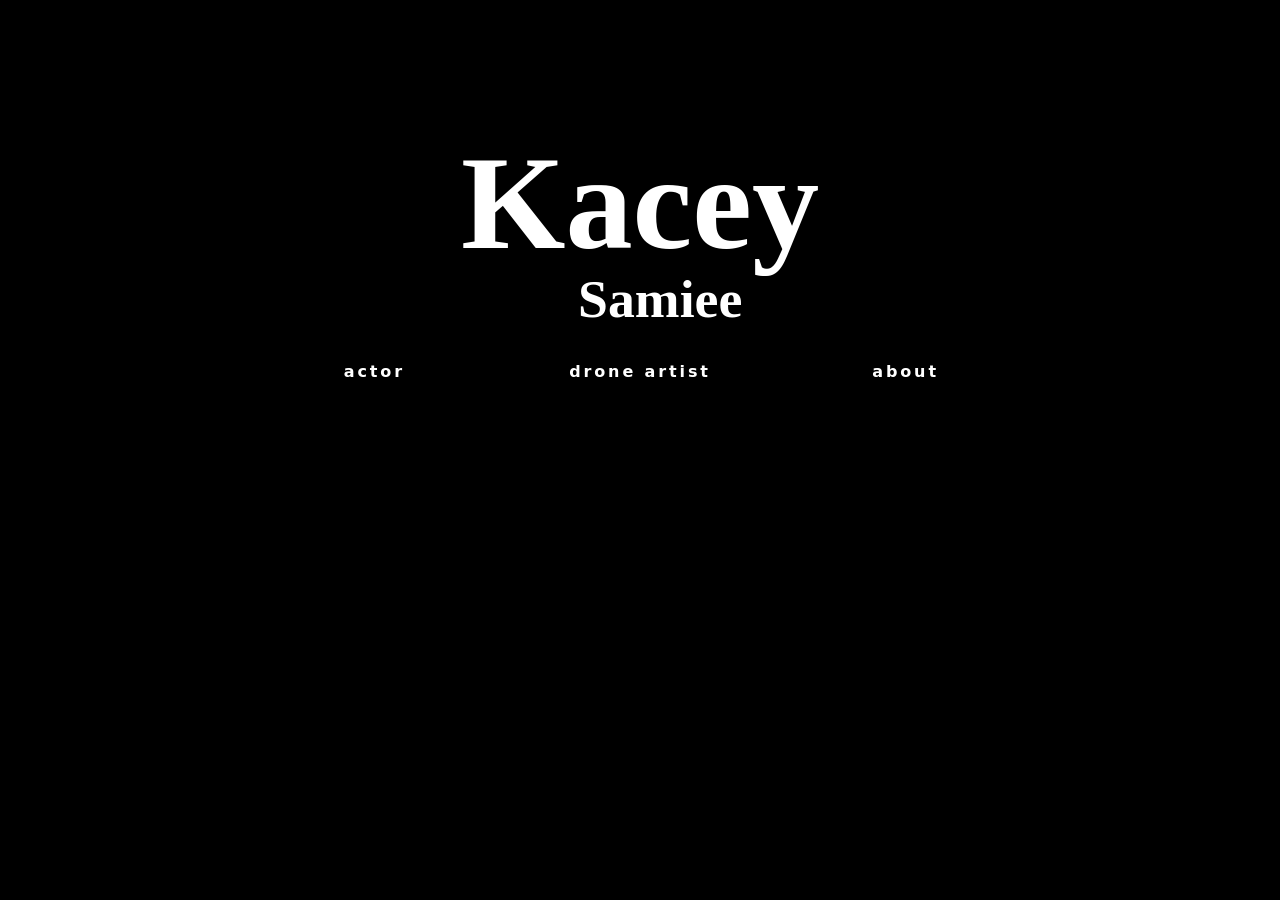
==== index.html @ ce593e86 "Reset about page and brighten drone video" ====
<!DOCTYPE html>
<html lang="en">
<head>
  <meta charset="utf-8"/>
  <meta name="viewport" content="width=device-width, initial-scale=1.0"/>
  <meta name="description" content="The official starter website for Kacey Samiee."/>
  <title>Kacey Samiee</title>
  <link rel="stylesheet" href="site.css?v=about-reset-20260709"/>
</head>
<body>
  <div class="site-video-background" aria-hidden="true">
    <video autoplay muted loop playsinline preload="auto">
      <source src="assets/media/home/anita-720.m4v" type="video/mp4"/>
    </video>
  </div>
  <main id="top">
    <section class="hero">
      <div class="hero-copy">
        <h1 class="home-title">
          <span class="home-title-first">Kacey</span>
          <span class="home-title-last">Samiee</span>
        </h1>
        <nav class="nav" aria-label="Primary navigation">
          <div class="nav-links">
            <a class="swap-link" href="actor.html">
              <span class="default-label">Actor</span>
              <span class="hover-label">Filmmaker</span>
            </a>
            <a class="swap-link" href="mother-of-drones.html">
              <span class="default-label">Drone Artist</span>
              <span class="hover-label">Mother Of Drones</span>
            </a>
            <a class="swap-link" id="about-link" href="about.html">
              <span class="default-label">About</span>
              <span class="hover-label">Artist</span>
            </a>
          </div>
        </nav>
      </div>
    </section>
  </main>
  <script>
    document.querySelectorAll(".swap-link").forEach(function (link) {
      link.addEventListener("mouseenter", function () {
        link.classList.add("is-hovered");
      });
      link.addEventListener("mouseleave", function () {
        link.classList.remove("is-hovered");
      });
      link.addEventListener("focus", function () {
        link.classList.add("is-hovered");
      });
      link.addEventListener("blur", function () {
        link.classList.remove("is-hovered");
      });
    });
  </script>
</body>
</html>
---- site.css ----
:root {
  --page: #000000;
  --surface: #080808;
  --ink: #ffffff;
  --muted: #d7d7d7;
  --line: #232323;
  --accent: #ffffff;
  --shadow: 0 24px 70px rgba(0, 0, 0, 0.72);
}

* {
  box-sizing: border-box;
}

html {
  scroll-behavior: smooth;
}

body {
  margin: 0;
  background: var(--page);
  color: var(--ink);
  font-family: Inter, ui-sans-serif, system-ui, -apple-system, BlinkMacSystemFont, "Segoe UI", sans-serif;
}

.solid-page {
  background: #000000;
}

.mother-page {
  min-height: 100vh;
  overflow-x: hidden;
  background: #000000;
}

.actor-page {
  background:
    radial-gradient(circle at 66% 42%, #4b2415 0, #35180e 46%, #160905 100%);
  overflow-x: hidden;
}

a {
  color: inherit;
  text-decoration: none;
}

.site-video-background {
  position: fixed;
  inset: 0;
  z-index: 0;
  overflow: hidden;
  background: var(--page);
  pointer-events: none;
}

.site-video-background::after {
  position: absolute;
  inset: 0;
  content: "";
  background:
    radial-gradient(circle at 50% 28%, rgba(0, 0, 0, 0.08), rgba(0, 0, 0, 0.52) 72%),
    rgba(0, 0, 0, 0.42);
}

.site-video-background iframe,
.site-video-background video {
  position: absolute;
  top: 50%;
  left: 50%;
  z-index: 0;
  min-width: 100vw;
  min-height: 100vh;
  border: 0;
  transform: translate(-50%, -50%);
}

.site-video-background iframe {
  width: 177.78vh;
  height: 56.25vw;
}

.site-video-background video {
  width: 100vw;
  height: 100vh;
  object-fit: cover;
}

.mother-video-background {
  position: fixed;
  inset: 0;
  z-index: 0;
  overflow: hidden;
  background: #000000;
  pointer-events: none;
}

.mother-video-background::after {
  position: absolute;
  inset: 0;
  content: "";
  background:
    radial-gradient(circle at 50% 42%, rgba(0, 0, 0, 0), rgba(0, 0, 0, 0.2) 58%, rgba(0, 0, 0, 0.42) 100%),
    rgba(0, 0, 0, 0.08);
}

.mother-video-background video {
  position: absolute;
  top: 50%;
  left: 50%;
  width: 100vw;
  height: 100vh;
  min-width: 100vw;
  min-height: 100vh;
  filter: brightness(1.35) saturate(1.08);
  object-fit: cover;
  transform: translate(-50%, -50%);
}

.mother-page .subpage-copy {
  max-width: min(900px, 100%);
}

.mother-page .subpage-title {
  white-space: normal;
}

.mother-main {
  width: min(1180px, calc(100% - 32px));
}

.mother-hero {
  position: relative;
  z-index: 1;
}

.mother-scroll-text {
  margin-top: clamp(28px, 5vw, 54px);
}

.mother-bio-section {
  position: relative;
  z-index: 1;
  min-height: 100vh;
  display: grid;
  align-items: center;
  justify-items: end;
  padding: clamp(88px, 12vh, 140px) 0 clamp(72px, 9vw, 110px);
  scroll-margin-top: 0;
  background:
    linear-gradient(90deg, #bb0030 0, #b9002f 40%, #970024 70%, #680017 100%);
}

.mother-bio-section::before {
  position: absolute;
  inset: 0 calc(50% - 50vw);
  z-index: -1;
  content: "";
  background:
    radial-gradient(circle at 25% 42%, rgba(191, 0, 45, 0.46), transparent 46%),
    linear-gradient(90deg, #bd0030 0, #b7002d 42%, #970024 70%, #680017 100%);
}

.mother-bio-section::after {
  position: absolute;
  inset: 0 calc(50% - 50vw);
  z-index: -1;
  content: "";
  background:
    linear-gradient(90deg, transparent 0, transparent 34%, rgba(178, 0, 45, 0.18) 45%, rgba(137, 0, 31, 0.34) 58%, transparent 72%),
    linear-gradient(180deg, rgba(0, 0, 0, 0.12), transparent 20%, transparent 88%, rgba(107, 0, 24, 0.18));
}

.mother-bio-photo {
  position: absolute;
  inset: 0 calc(50% - 50vw);
  z-index: -1;
  display: grid;
  align-items: center;
  justify-items: start;
  overflow: hidden;
  pointer-events: none;
}

.mother-bio-photo img {
  width: auto;
  max-width: min(58vw, 740px);
  height: 100vh;
  object-fit: contain;
  object-position: left center;
  opacity: 0.98;
  -webkit-mask-image:
    linear-gradient(90deg, #000 0, #000 52%, rgba(0, 0, 0, 0.88) 64%, rgba(0, 0, 0, 0.46) 80%, transparent 100%);
  mask-image:
    linear-gradient(90deg, #000 0, #000 52%, rgba(0, 0, 0, 0.88) 64%, rgba(0, 0, 0, 0.46) 80%, transparent 100%);
}

.mother-bio-copy {
  position: relative;
  z-index: 1;
  width: min(540px, 100%);
  margin-right: clamp(30px, 6vw, 82px);
  color: #f3e6cf;
  text-align: left;
  text-shadow: 0 4px 26px rgba(0, 0, 0, 0.82);
}

.mother-bio-copy h2 {
  display: grid;
  gap: 0.02em;
  margin: 0;
  font-family: "Kuinca", "Didot", "Bodoni 72", "Bodoni 72 Display", Georgia, serif;
  font-size: clamp(3.2rem, 7vw, 6.4rem);
  font-weight: 700;
  line-height: 0.84;
}

.mother-bio-copy .gold-text {
  color: #c7a04d;
  transform: translateX(clamp(16px, 3vw, 46px));
}

.mother-bio-copy p {
  width: min(520px, 100%);
  margin: clamp(24px, 4vw, 38px) 0 0;
  color: rgba(243, 230, 207, 0.82);
  font-size: clamp(0.95rem, 1.18vw, 1.08rem);
  font-weight: 600;
  line-height: 1.5;
}

.mother-design-section::before {
  background:
    linear-gradient(180deg, rgba(0, 0, 0, 0.78), rgba(12, 0, 4, 0.94) 24%, rgba(0, 0, 0, 0.9) 100%),
    radial-gradient(circle at 18% 20%, rgba(198, 0, 52, 0.24), transparent 38%),
    radial-gradient(circle at 76% 42%, rgba(199, 160, 77, 0.15), transparent 34%),
    #050001;
}

.mother-design-grid .work-card img {
  object-position: center 24%;
}

.mother-video-tile {
  background:
    linear-gradient(135deg, rgba(198, 0, 52, 0.42), rgba(0, 0, 0, 0.62)),
    url("assets/mother-bio-portrait.png") center 58% / cover;
}

.hekate-hero-section {
  position: relative;
  z-index: 1;
  min-height: 100vh;
  display: grid;
  align-items: start;
  justify-items: start;
  padding: clamp(132px, 22vh, 220px) 0 clamp(36px, 6vw, 72px);
  scroll-margin-top: 0;
}

.hekate-hero-section::before {
  position: absolute;
  inset: 0 calc(50% - 50vw);
  z-index: -1;
  content: "";
  background:
    linear-gradient(90deg, rgba(0, 0, 0, 0.78) 0, rgba(0, 0, 0, 0.44) 38%, rgba(0, 0, 0, 0.1) 66%, rgba(0, 0, 0, 0.66) 100%),
    linear-gradient(180deg, rgba(0, 0, 0, 0.26) 0, rgba(0, 0, 0, 0.08) 46%, rgba(0, 0, 0, 0.84) 100%),
    url("assets/hekates-torch.png") center center / cover,
    #030001;
}

.hekate-hero-copy {
  width: min(760px, 100%);
  margin-left: clamp(52px, 7vw, 96px);
  text-align: left;
  text-shadow: 0 5px 32px rgba(0, 0, 0, 0.88);
}

.hekate-hero-copy h2 {
  display: grid;
  gap: clamp(0.03em, 0.5vw, 0.16em);
  margin: 0;
  color: #f3e6cf;
  font-family: "Kuinca", "Didot", "Bodoni 72", "Bodoni 72 Display", Georgia, serif;
  font-size: clamp(4rem, 9vw, 8.4rem);
  font-weight: 700;
  line-height: 0.84;
  white-space: normal;
}

.hekate-hero-copy h2 span {
  white-space: nowrap;
}

.hekate-hero-copy .gold-text {
  color: #c7a04d;
  transform: translateX(clamp(22px, 4vw, 72px));
}

.hekate-gallery-section::before {
  background:
    linear-gradient(180deg, rgba(0, 0, 0, 0.86), rgba(5, 0, 2, 0.94) 24%, rgba(0, 0, 0, 0.9) 100%),
    radial-gradient(circle at 22% 34%, rgba(198, 0, 52, 0.24), transparent 34%),
    radial-gradient(circle at 78% 22%, rgba(199, 160, 77, 0.18), transparent 30%),
    #030001;
}

.hekate-grid .work-card img {
  object-position: center center;
}

.hekate-video-tile {
  background:
    linear-gradient(135deg, rgba(199, 160, 77, 0.34), rgba(104, 0, 28, 0.5), rgba(0, 0, 0, 0.76)),
    url("assets/hekates-torch.png") center center / cover;
}

main {
  position: relative;
  z-index: 1;
  width: min(1120px, calc(100% - 32px));
  margin: 0 auto;
}

.home-menu {
  position: fixed;
  top: clamp(18px, 4vw, 32px);
  left: clamp(18px, 4vw, 32px);
  z-index: 3;
  padding-bottom: 18px;
}

.home-icon {
  position: relative;
  width: 58px;
  height: 34px;
  display: block;
  border: 0;
  box-shadow: 0 2px 16px rgba(0, 0, 0, 0.78);
}

.home-icon::before,
.home-icon::after {
  position: absolute;
  top: 50%;
  width: 24px;
  height: 24px;
  border: 2px solid var(--ink);
  border-radius: 50%;
  content: "";
  transform: translateY(-50%);
}

.home-icon::before {
  left: 0;
  clip-path: inset(0 50% 0 0);
}

.home-icon::after {
  right: 0;
  clip-path: inset(0 0 0 50%);
}

.home-icon {
  background:
    radial-gradient(circle at 50% 50%, transparent 0 10px, var(--ink) 10px 12px, transparent 12px);
}

.home-icon:hover::before,
.home-icon:hover::after {
  border-color: var(--muted);
}

.home-icon:hover {
  background:
    radial-gradient(circle at 50% 50%, transparent 0 10px, var(--muted) 10px 12px, transparent 12px);
}

.home-menu-links {
  position: absolute;
  top: 100%;
  left: 0;
  min-width: 220px;
  display: grid;
  gap: 12px;
  opacity: 0;
  pointer-events: none;
  transform: translateY(-6px);
}

.home-menu:hover .home-menu-links,
.home-menu:focus-within .home-menu-links,
.home-menu.is-open .home-menu-links {
  opacity: 1;
  pointer-events: auto;
  transform: translateY(0);
}

.home-menu-links a {
  color: var(--ink);
  font-size: 1rem;
  font-weight: 650;
  text-shadow: 0 2px 16px rgba(0, 0, 0, 0.78);
  white-space: nowrap;
}

.home-menu-links a:hover,
.home-menu-links a:focus {
  color: var(--muted);
}

.nav {
  min-height: auto;
  display: flex;
  align-items: center;
  justify-content: center;
  margin-top: clamp(18px, 2.8vw, 30px);
  width: min(720px, 100%);
  margin-right: auto;
  margin-left: auto;
}

.nav-links {
  width: 100%;
  display: flex;
  align-items: flex-start;
  justify-content: space-between;
  gap: clamp(26px, 6vw, 92px);
}

.nav-links a {
  position: relative;
  justify-content: center;
  width: clamp(118px, 20vw, 204px);
  height: 30px;
  display: inline-flex;
  align-items: center;
  color: var(--ink);
  font-size: clamp(0.86rem, 1.25vw, 1rem);
  font-weight: 700;
  letter-spacing: 0.18em;
  text-shadow: 0 2px 16px rgba(0, 0, 0, 0.78);
  text-transform: lowercase;
}

.swap-link .hover-label {
  position: absolute;
  z-index: 2;
  opacity: 0;
  pointer-events: none;
  white-space: nowrap;
}

.swap-link:not(.reveal-link):hover .default-label,
.swap-link:not(.reveal-link):focus .default-label,
.swap-link:not(.reveal-link).is-hovered .default-label {
  opacity: 0;
}

.swap-link:hover .hover-label,
.swap-link:focus .hover-label,
.swap-link.is-hovered .hover-label {
  opacity: 1;
}

.nav-links a:hover {
  color: var(--muted);
}

.hero {
  min-height: 100vh;
  display: grid;
  grid-template-columns: 1fr;
  align-items: start;
  justify-items: center;
  padding: clamp(94px, 16vh, 158px) 0 clamp(36px, 6vw, 72px);
  text-align: center;
}

.hero-copy {
  width: 100%;
  max-width: 920px;
  text-shadow: 0 3px 24px rgba(0, 0, 0, 0.82);
}

.home-title {
  display: grid;
  justify-items: center;
  width: fit-content;
  margin-right: auto;
  margin-left: auto;
  gap: clamp(5px, 0.8vw, 11px);
  white-space: normal;
}

.home-title-first {
  font-size: clamp(4.5rem, 10.5vw, 10rem);
  line-height: 0.88;
  transform: none;
}

.home-title-last {
  justify-self: end;
  font-size: clamp(2rem, 4.2vw, 4.2rem);
  line-height: 1;
  transform: translateX(clamp(-84px, -6vw, -34px));
}

h1 {
  margin-top: 0;
}

h1 {
  margin-bottom: 0;
  font-family: "Kuinca", "Didot", "Bodoni 72", "Bodoni 72 Display", Georgia, serif;
  font-size: clamp(2.8rem, 8vw, 7rem);
  font-feature-settings: "liga" 1, "dlig" 1;
  font-kerning: normal;
  line-height: 0.88;
  letter-spacing: 0;
  white-space: nowrap;
}

h1 > span {
  display: inline-block;
}

.subpage {
  min-height: 100vh;
  display: grid;
  align-items: start;
  justify-items: center;
  padding: clamp(110px, 19vh, 190px) 0 clamp(36px, 6vw, 72px);
  text-align: center;
}

.subpage-copy {
  width: 100%;
  max-width: 900px;
  text-shadow: 0 3px 24px rgba(0, 0, 0, 0.82);
}

.subpage-title {
  margin: 0;
}

.subpage-menu {
  width: min(620px, 100%);
  display: flex;
  align-items: center;
  justify-content: space-between;
  gap: clamp(24px, 6vw, 90px);
  margin: clamp(24px, 4vw, 38px) auto 0;
}

.subpage-menu a {
  color: var(--ink);
  font-size: clamp(1.05rem, 1.9vw, 1.35rem);
  font-weight: 650;
  text-shadow: 0 2px 16px rgba(0, 0, 0, 0.78);
  text-transform: lowercase;
  white-space: nowrap;
}

.subpage-menu a:hover {
  color: var(--muted);
}

.about-page {
  min-height: 100vh;
  overflow-x: hidden;
  background:
    radial-gradient(circle at 50% 14%, rgba(77, 72, 58, 0.18), transparent 38%),
    #000000;
}

.about-page main {
  width: min(1260px, calc(100% - 32px));
}

.about-bio-stage {
  min-height: 100vh;
  display: grid;
  grid-template-rows: auto auto 1fr;
  gap: clamp(24px, 4vw, 38px);
  padding: clamp(108px, 14vh, 156px) 0 clamp(42px, 7vw, 84px);
}

.about-intro {
  position: relative;
  z-index: 60;
  text-align: center;
  text-shadow: 0 3px 24px rgba(0, 0, 0, 0.82);
}

.about-bio-options {
  position: relative;
  z-index: 50;
  min-height: clamp(430px, 56vh, 620px);
  display: flex;
  align-items: flex-start;
  justify-content: center;
  gap: clamp(24px, 6vw, 90px);
}

.about-bio-option {
  position: relative;
  z-index: 5;
  min-height: auto;
  display: block;
  outline: 0;
}

.about-bio-options:has(.about-bio-professional.is-active) .about-bio-professional,
.about-bio-options:has(.about-bio-unhinged.is-active) .about-bio-unhinged {
  z-index: 70;
}

.about-bio-options:has(.about-bio-professional.is-active) .about-bio-unhinged,
.about-bio-options:has(.about-bio-unhinged.is-active) .about-bio-professional {
  z-index: 80;
}

.about-bio-option h2 {
  position: relative;
  z-index: 100;
  width: auto;
  margin: 0;
  color: var(--ink);
  font-family: Inter, ui-sans-serif, system-ui, -apple-system, BlinkMacSystemFont, "Segoe UI", sans-serif;
  font-size: clamp(1.05rem, 1.9vw, 1.35rem);
  font-weight: 650;
  line-height: 1.2;
  text-align: center;
  text-shadow: 0 2px 16px rgba(0, 0, 0, 0.96), 0 0 2px rgba(0, 0, 0, 0.9);
  text-transform: lowercase;
  white-space: nowrap;
  transition: color 180ms ease, opacity 180ms ease;
}

.about-bio-option:hover,
.about-bio-option:focus-within,
.about-bio-option:focus {
  z-index: 5;
}

.about-bio-option:hover h2,
.about-bio-option:focus-within h2,
.about-bio-option:focus h2 {
  color: var(--muted);
}

.about-bio-options:has(.about-bio-professional:hover) .about-bio-unhinged h2,
.about-bio-options:has(.about-bio-professional:focus) .about-bio-unhinged h2,
.about-bio-options:has(.about-bio-professional:focus-within) .about-bio-unhinged h2 {
  opacity: 1;
}

.about-bio-options:has(.about-bio-unhinged:hover) .about-bio-professional h2,
.about-bio-options:has(.about-bio-unhinged:focus) .about-bio-professional h2,
.about-bio-options:has(.about-bio-unhinged:focus-within) .about-bio-professional h2 {
  opacity: 1;
}

.about-bio-reveal {
  position: fixed;
  top: 0;
  right: 0;
  bottom: 0;
  left: 0;
  z-index: -1;
  display: grid;
  grid-template-columns: minmax(0, 1fr) minmax(0, 1fr);
  align-items: center;
  gap: clamp(34px, 6vw, 86px);
  padding: 0 max(24px, calc(50vw - 630px));
  opacity: 0;
  pointer-events: none;
  transition: opacity 240ms ease;
}

.about-bio-reveal::before,
.about-bio-reveal::after {
  position: absolute;
  z-index: -1;
  content: "";
  pointer-events: none;
}

.about-bio-reveal::before {
  inset: 0;
}

.about-bio-reveal::after {
  inset: 0;
}

.about-bio-professional .about-bio-reveal::before {
  background:
    radial-gradient(circle at 22% 44%, rgba(65, 62, 52, 0.9) 0, rgba(42, 40, 34, 0.82) 38%, rgba(17, 16, 14, 0.94) 70%, rgba(0, 0, 0, 0.98) 100%);
}

.about-bio-professional .about-bio-reveal::after {
  background:
    linear-gradient(90deg, rgba(0, 0, 0, 0.06) 0, rgba(0, 0, 0, 0.03) 34%, rgba(0, 0, 0, 0.42) 48%, rgba(0, 0, 0, 0.9) 78%, #000000 100%),
    linear-gradient(180deg, rgba(0, 0, 0, 0.16), transparent 20%, transparent 82%, rgba(0, 0, 0, 0.56));
}

.about-bio-unhinged .about-bio-reveal::before {
  background:
    radial-gradient(circle at 78% 42%, rgba(88, 84, 65, 0.78) 0, rgba(50, 55, 43, 0.78) 34%, rgba(24, 30, 23, 0.9) 62%, rgba(9, 12, 9, 0.98) 100%),
    linear-gradient(90deg, #080907 0, #11150f 34%, #252a20 58%, #303525 76%, #151912 100%);
}

.about-bio-unhinged .about-bio-reveal::after {
  background:
    linear-gradient(90deg, rgba(8, 9, 7, 0.96) 0, rgba(13, 16, 12, 0.72) 24%, rgba(21, 27, 20, 0.18) 48%, rgba(24, 29, 22, 0.08) 74%, rgba(8, 10, 8, 0.36) 100%),
    linear-gradient(180deg, rgba(0, 0, 0, 0.2), transparent 20%, transparent 82%, rgba(0, 0, 0, 0.42));
}

.about-bio-option:hover .about-bio-reveal,
.about-bio-option:focus-within .about-bio-reveal,
.about-bio-option:focus .about-bio-reveal {
  opacity: 1;
}

.about-bio-options .about-bio-option .about-bio-reveal,
.about-bio-options:has(.about-bio-option.is-active) .about-bio-option .about-bio-reveal {
  opacity: 0;
}

.about-bio-options .about-bio-option.is-active .about-bio-reveal,
.about-bio-options:has(.about-bio-professional.is-active) .about-bio-professional .about-bio-reveal,
.about-bio-options:has(.about-bio-unhinged.is-active) .about-bio-unhinged .about-bio-reveal {
  opacity: 1;
}

.about-bio-option.is-active h2 {
  color: var(--muted);
}

.about-bio-options:has(.about-bio-professional:hover) .about-bio-unhinged .about-bio-reveal,
.about-bio-options:has(.about-bio-professional:focus) .about-bio-unhinged .about-bio-reveal,
.about-bio-options:has(.about-bio-professional:focus-within) .about-bio-unhinged .about-bio-reveal,
.about-bio-options:has(.about-bio-unhinged:hover) .about-bio-professional .about-bio-reveal,
.about-bio-options:has(.about-bio-unhinged:focus) .about-bio-professional .about-bio-reveal,
.about-bio-options:has(.about-bio-unhinged:focus-within) .about-bio-professional .about-bio-reveal {
  opacity: 0;
}

.about-bio-options:has(.about-bio-unhinged:hover) .about-bio-unhinged .about-bio-reveal,
.about-bio-options:has(.about-bio-unhinged:focus) .about-bio-unhinged .about-bio-reveal,
.about-bio-options:has(.about-bio-unhinged:focus-within) .about-bio-unhinged .about-bio-reveal {
  opacity: 1;
}

.about-bio-options:has(.about-bio-professional:hover) .about-bio-professional .about-bio-reveal {
  opacity: 1;
}

.about-bio-options:has(.about-bio-professional:hover) .about-bio-unhinged .about-bio-reveal {
  opacity: 0;
}

.about-bio-options:has(.about-bio-unhinged:hover) .about-bio-professional .about-bio-reveal {
  opacity: 0;
}

.about-bio-options:has(.about-bio-professional.is-active) .about-bio-professional .about-bio-reveal,
.about-bio-options:has(.about-bio-unhinged.is-active) .about-bio-unhinged .about-bio-reveal {
  opacity: 1;
}

.about-bio-options:has(.about-bio-professional.is-active) .about-bio-unhinged .about-bio-reveal,
.about-bio-options:has(.about-bio-unhinged.is-active) .about-bio-professional .about-bio-reveal {
  opacity: 0;
}

.about-bio-reveal img {
  position: relative;
  z-index: 1;
  width: min(60vw, 780px);
  height: 100vh;
  display: block;
  object-fit: cover;
  filter: drop-shadow(0 24px 56px rgba(0, 0, 0, 0.58));
}

.about-bio-professional .about-bio-reveal img {
  object-position: center 0;
  transform: translateY(clamp(58px, 9vh, 92px));
  -webkit-mask-image:
    linear-gradient(90deg, transparent 0, rgba(0, 0, 0, 0.18) 8%, rgba(0, 0, 0, 0.86) 20%, #000 34%, #000 72%, rgba(0, 0, 0, 0.56) 88%, transparent 100%);
  mask-image:
    linear-gradient(90deg, transparent 0, rgba(0, 0, 0, 0.18) 8%, rgba(0, 0, 0, 0.86) 20%, #000 34%, #000 72%, rgba(0, 0, 0, 0.56) 88%, transparent 100%);
}

.about-bio-copy {
  position: relative;
  z-index: 2;
  width: min(430px, 100%);
  align-self: center;
  padding: clamp(120px, 18vh, 180px) 0 0;
  color: rgba(243, 230, 207, 0.88);
  font-size: clamp(1rem, 1.5vw, 1.2rem);
  font-weight: 600;
  line-height: 1.58;
  text-shadow: 0 3px 20px rgba(0, 0, 0, 0.78);
}

.about-bio-professional .about-bio-reveal img {
  justify-self: start;
}

.about-bio-professional:hover h2,
.about-bio-professional:focus-within h2,
.about-bio-professional:focus h2 {
  text-align: center;
}

.about-bio-professional .about-bio-copy {
  justify-self: end;
  text-align: left;
}

.about-bio-unhinged .about-bio-reveal {
  grid-template-columns: minmax(320px, 1fr) minmax(280px, 0.92fr);
}

.about-bio-unhinged .about-bio-reveal img {
  grid-column: 2;
  justify-self: end;
  width: min(58vw, 740px);
  object-position: center 42%;
  -webkit-mask-image:
    linear-gradient(90deg, transparent 0, rgba(0, 0, 0, 0.42) 8%, rgba(0, 0, 0, 0.9) 20%, #000 34%, #000 88%, rgba(0, 0, 0, 0.78) 96%, transparent 100%);
  mask-image:
    linear-gradient(90deg, transparent 0, rgba(0, 0, 0, 0.42) 8%, rgba(0, 0, 0, 0.9) 20%, #000 34%, #000 88%, rgba(0, 0, 0, 0.78) 96%, transparent 100%);
}

.about-bio-unhinged:hover h2,
.about-bio-unhinged:focus-within h2,
.about-bio-unhinged:focus h2 {
  text-align: center;
}

.about-bio-unhinged .about-bio-copy {
  grid-column: 1;
  grid-row: 1;
  justify-self: start;
  text-align: right;
}

.about-main {
  width: min(1260px, calc(100% - 32px));
}

.about-scroll-section {
  position: relative;
  min-height: 100vh;
  display: grid;
  grid-template-columns: minmax(0, 1fr) minmax(320px, 0.86fr);
  align-items: center;
  gap: clamp(34px, 6vw, 92px);
  padding: clamp(112px, 16vh, 170px) 0 clamp(64px, 8vw, 100px);
  overflow: hidden;
  isolation: isolate;
  scroll-margin-top: 0;
}

.about-scroll-section::before,
.about-scroll-section::after {
  position: absolute;
  inset: 0 calc(50% - 50vw);
  z-index: -2;
  content: "";
  pointer-events: none;
}

.about-scroll-section::after {
  z-index: -1;
}

.about-scroll-photo {
  position: absolute;
  inset: 0 calc(50% - 50vw);
  z-index: 1;
  display: grid;
  align-items: center;
  overflow: hidden;
  background-repeat: no-repeat;
  pointer-events: none;
}

.about-scroll-photo img {
  height: 100vh;
  display: block;
  object-fit: cover;
  opacity: 0.98;
}

.about-scroll-copy {
  position: relative;
  z-index: 2;
  width: min(480px, 100%);
  color: #f3e6cf;
  text-align: left;
  text-shadow: 0 4px 26px rgba(0, 0, 0, 0.82);
}

.about-scroll-copy h1,
.about-scroll-copy h2 {
  display: grid;
  gap: 0.02em;
  margin: 0;
  font-family: "Kuinca", "Didot", "Bodoni 72", "Bodoni 72 Display", Georgia, serif;
  color: #f3e6cf;
  font-size: clamp(3.5rem, 7.8vw, 7.2rem);
  font-weight: 700;
  line-height: 0.84;
  white-space: normal;
}

.about-scroll-copy h1 {
  max-width: min(620px, 100%);
}

.about-hero-title {
  position: absolute;
  top: clamp(92px, 13vh, 128px);
  left: max(16px, calc(50% - min(50vw, 630px)));
  z-index: 3;
  width: min(58vw, 760px);
  margin: 0;
  color: #f3e6cf;
  font-family: "Kuinca", "Didot", "Bodoni 72", "Bodoni 72 Display", Georgia, serif;
  font-size: clamp(3.5rem, 7.8vw, 7.2rem);
  font-weight: 700;
  line-height: 0.84;
  text-align: center;
  text-shadow: 0 4px 26px rgba(0, 0, 0, 0.82);
  white-space: normal;
}

.about-scroll-copy h2 span {
  white-space: nowrap;
}

.about-scroll-copy .gold-text {
  color: #c7a04d;
  transform: translateX(clamp(18px, 3vw, 54px));
}

.about-scroll-copy p {
  width: min(430px, 100%);
  margin: clamp(24px, 4vw, 38px) 0 0;
  color: rgba(243, 230, 207, 0.84);
  font-size: clamp(1rem, 1.45vw, 1.18rem);
  font-weight: 650;
  line-height: 1.55;
}

.about-scroll-text {
  margin-top: clamp(30px, 5vw, 54px);
  margin-left: 0;
}

.about-professional-section {
  justify-items: end;
}

.about-professional-section::before {
  background:
    linear-gradient(90deg, #1a1b16 0, #1b1c17 42%, #171813 58%, #0d0d0b 74%, #000000 100%);
}

.about-professional-section::after {
  background:
    linear-gradient(90deg, rgba(26, 27, 22, 0.02) 0, rgba(26, 27, 22, 0.02) 48%, rgba(0, 0, 0, 0.26) 68%, rgba(0, 0, 0, 0.94) 88%, #000000 100%);
}

.about-professional-section .about-scroll-photo {
  inset: 0 auto 0 calc(50% - 50vw);
  width: min(62vw, 860px);
  align-items: start;
  justify-items: start;
  background-image: url("assets/about-portrait-primary.png");
  background-position: left top;
  background-size: cover;
}

.about-professional-section .about-scroll-photo img {
  width: auto;
  max-width: min(56vw, 760px);
  height: 100vh;
  margin-left: 0;
  object-fit: contain;
  object-position: left top;
  -webkit-mask-image:
    linear-gradient(90deg, #000 0, #000 74%, rgba(0, 0, 0, 0.76) 86%, transparent 100%);
  mask-image:
    linear-gradient(90deg, #000 0, #000 74%, rgba(0, 0, 0, 0.76) 86%, transparent 100%);
}

.about-professional-section .about-scroll-copy {
  grid-column: 2;
  justify-self: end;
  margin-right: clamp(20px, 4vw, 58px);
}

.about-professional-section .about-scroll-copy h1 .gold-text {
  color: #c7a04d;
  transform: translateX(clamp(16px, 2.6vw, 42px));
}

.about-facts-section {
  grid-template-columns: minmax(320px, 0.86fr) minmax(0, 1fr);
  justify-items: start;
  text-align: left;
}

.about-facts-section::before {
  background:
    linear-gradient(90deg, #000000 0, #090907 24%, #151510 42%, #1d1d18 66%, #1b1c17 100%);
}

.about-facts-section::after {
  background:
    linear-gradient(90deg, #000000 0, rgba(0, 0, 0, 0.88) 18%, rgba(0, 0, 0, 0.34) 38%, rgba(27, 28, 23, 0.04) 62%, rgba(27, 28, 23, 0.14) 100%);
}

.about-facts-section .about-scroll-photo {
  inset: 0 calc(50% - 50vw) 0 auto;
  width: min(62vw, 860px);
  align-items: start;
  justify-items: end;
  background-image: url("assets/about-portrait-primary.png");
  background-position: right top;
  background-size: cover;
}

.about-facts-section .about-scroll-photo img {
  width: auto;
  max-width: min(56vw, 760px);
  height: 100vh;
  margin-right: 0;
  object-fit: contain;
  object-position: right top;
  -webkit-mask-image:
    linear-gradient(90deg, transparent 0, rgba(0, 0, 0, 0.76) 14%, #000 26%, #000 100%);
  mask-image:
    linear-gradient(90deg, transparent 0, rgba(0, 0, 0, 0.76) 14%, #000 26%, #000 100%);
}

.about-facts-section .about-scroll-copy {
  grid-column: 1;
  width: min(480px, 100%);
  justify-self: start;
  margin-left: clamp(20px, 4vw, 58px);
  text-align: left;
}

.about-facts-section .about-scroll-copy p {
  margin-right: 0;
  margin-left: 0;
}

.about-unhinged-section {
  grid-template-columns: minmax(0, 1fr) minmax(320px, 0.86fr);
  justify-items: end;
}

.about-unhinged-section::before {
  background: #000000;
}

.about-unhinged-section::after {
  background: none;
}

.about-unhinged-section .about-scroll-photo {
  inset: 0 auto 0 calc(50% - 50vw);
  width: min(58vw, 740px);
  justify-items: start;
  background: #000000;
}

.about-unhinged-section .about-scroll-photo img {
  width: min(58vw, 740px);
  object-position: center 42%;
  -webkit-mask-image: none;
  mask-image: none;
}

.about-unhinged-section .about-scroll-copy {
  grid-column: 2;
  justify-self: end;
  width: min(480px, calc(50vw - 64px));
  margin-right: clamp(20px, 4vw, 58px);
  padding: 0;
  background: transparent;
  text-align: left;
}

.about-unhinged-section .about-scroll-copy h2 {
  font-size: clamp(2.8rem, 4.9vw, 4.8rem);
}

.about-unhinged-section .about-scroll-copy .gold-text {
  justify-self: start;
  transform: none;
}

.about-unhinged-section .about-scroll-copy p {
  margin-right: auto;
  margin-left: 0;
}

.about-nebula-section {
  grid-template-columns: minmax(320px, 0.86fr) minmax(0, 1fr);
  justify-items: start;
}

.about-nebula-section::before {
  background:
    radial-gradient(circle at 72% 42%, rgba(82, 78, 64, 0.64), transparent 38%),
    radial-gradient(circle at 28% 48%, rgba(28, 52, 44, 0.42), transparent 42%),
    linear-gradient(240deg, #050605 0, #10130e 46%, #000000 100%);
}

.about-nebula-section::after {
  background:
    linear-gradient(90deg, #000000 0, rgba(0, 0, 0, 0.6) 36%, rgba(0, 0, 0, 0.12) 64%, rgba(0, 0, 0, 0.08) 100%),
    linear-gradient(180deg, rgba(0, 0, 0, 0.5), transparent 22%, transparent 80%, rgba(0, 0, 0, 0.64));
}

.about-nebula-section .about-scroll-photo {
  inset: 0 calc(50% - 50vw) 0 auto;
  width: min(64vw, 820px);
  justify-items: end;
  background:
    radial-gradient(circle at 52% 44%, rgba(82, 78, 64, 0.4), transparent 42%),
    #050605;
}

.about-nebula-section .about-scroll-photo img {
  width: min(64vw, 820px);
  object-position: center center;
  -webkit-mask-image: none;
  mask-image: none;
}

.about-nebula-section .about-scroll-copy {
  grid-column: 1;
  justify-self: start;
  margin-left: clamp(20px, 4vw, 58px);
}

.actor-portrait-bg {
  position: fixed;
  inset: 0;
  z-index: 0;
  display: grid;
  align-items: center;
  justify-items: end;
  pointer-events: none;
}

.actor-portrait-bg::before,
.actor-portrait-bg::after {
  position: absolute;
  inset: 0;
  content: "";
}

.actor-portrait-bg::before {
  background:
    radial-gradient(circle at 67% 42%, rgba(89, 43, 25, 0.62) 0, rgba(57, 26, 15, 0.42) 48%, rgba(22, 9, 5, 0.96) 100%);
}

.actor-portrait-bg::after {
  background:
    linear-gradient(90deg, #160905 0, rgba(22, 9, 5, 0.96) 26%, rgba(22, 9, 5, 0.7) 42%, rgba(22, 9, 5, 0.18) 58%, rgba(22, 9, 5, 0.08) 76%, rgba(22, 9, 5, 0.76)),
    linear-gradient(180deg, rgba(22, 9, 5, 0.48), transparent 18%, transparent 86%, rgba(22, 9, 5, 0.38));
}

.actor-portrait-bg img {
  width: min(60vw, 720px);
  height: 100vh;
  margin-right: clamp(8px, 4vw, 72px);
  object-fit: cover;
  object-position: center 18%;
  opacity: 0.96;
  -webkit-mask-image:
    linear-gradient(90deg, transparent 0, rgba(0, 0, 0, 0.18) 8%, rgba(0, 0, 0, 0.84) 22%, #000 36%, #000 88%, rgba(0, 0, 0, 0.72) 96%, transparent 100%);
  mask-image:
    linear-gradient(90deg, transparent 0, rgba(0, 0, 0, 0.18) 8%, rgba(0, 0, 0, 0.84) 22%, #000 36%, #000 88%, rgba(0, 0, 0, 0.72) 96%, transparent 100%);
}

.actor-hero {
  min-height: 100vh;
  display: grid;
  align-items: start;
  justify-items: start;
  padding: clamp(132px, 22vh, 220px) 0 clamp(36px, 6vw, 72px);
}

.actor-heading {
  position: relative;
  z-index: 1;
  width: min(760px, 100%);
  margin-left: clamp(52px, 7vw, 96px);
  text-align: left;
  text-shadow: 0 4px 26px rgba(0, 0, 0, 0.74);
}

.actor-heading h1 {
  display: grid;
  gap: clamp(0.03em, 0.5vw, 0.16em);
  margin: 0;
  color: #f3e6cf;
  line-height: 0.86;
  white-space: normal;
}

.actor-heading h1 span {
  white-space: nowrap;
}

.actor-heading .filmmaker-line {
  color: #c7a04d;
  font-size: clamp(2.4rem, 5.2vw, 6rem);
  transform: translateX(clamp(32px, 5vw, 84px));
}

.actor-heading .screen-line {
  color: #f3e6cf;
  font-size: clamp(2rem, 4.3vw, 5rem);
}

.actor-heading .stage-line {
  color: #f3e6cf;
  font-size: clamp(2.25rem, 4.9vw, 5.7rem);
  transform: translateX(clamp(14px, 2.8vw, 48px));
}

.actor-heading .gold-text {
  color: #c7a04d;
}

.actor-main {
  width: min(1180px, calc(100% - 32px));
}

.actor-scroll-text {
  display: inline-block;
  margin-top: clamp(30px, 5vw, 58px);
  margin-left: clamp(20px, 3vw, 48px);
  color: rgba(243, 230, 207, 0.78);
  font-size: clamp(0.84rem, 1.1vw, 1rem);
  font-weight: 700;
  letter-spacing: 0.18em;
  text-transform: uppercase;
  text-shadow: 0 3px 18px rgba(0, 0, 0, 0.76);
  animation: text-cue-breathe 2.8s ease-in-out infinite;
}

.actor-scroll-text:hover,
.actor-scroll-text:focus {
  color: #c7a04d;
}

@keyframes text-cue-breathe {
  0%,
  100% {
    opacity: 0.54;
  }

  50% {
    opacity: 1;
  }
}

.actor-bio-section {
  position: relative;
  z-index: 1;
  min-height: 100vh;
  display: grid;
  align-items: center;
  justify-items: start;
  padding: clamp(100px, 14vh, 150px) 0 clamp(72px, 10vw, 120px);
  scroll-margin-top: 0;
}

.actor-bio-section::before {
  position: absolute;
  inset: 0 calc(50% - 50vw);
  z-index: -1;
  content: "";
  background:
    linear-gradient(90deg, rgba(22, 9, 5, 0.98) 0, rgba(22, 9, 5, 0.88) 38%, rgba(22, 9, 5, 0.44) 58%, rgba(0, 0, 0, 0.9) 100%),
    radial-gradient(circle at 74% 42%, rgba(83, 41, 25, 0.46), transparent 42%),
    #120704;
}

.actor-bio-copy {
  width: min(680px, 100%);
  margin-left: clamp(52px, 7vw, 96px);
  color: #f3e6cf;
  text-align: left;
  text-shadow: 0 4px 26px rgba(0, 0, 0, 0.78);
}

.actor-bio-copy h2 {
  display: grid;
  gap: 0.02em;
  margin: 0;
  font-family: "Kuinca", "Didot", "Bodoni 72", "Bodoni 72 Display", Georgia, serif;
  color: #f3e6cf;
  font-size: clamp(3.4rem, 7.2vw, 7rem);
  font-weight: 700;
  line-height: 0.84;
}

.actor-bio-copy .gold-text {
  color: #c7a04d;
  transform: translateX(clamp(18px, 3vw, 54px));
}

.actor-bio-copy p {
  width: min(620px, 100%);
  margin: clamp(24px, 4vw, 38px) 0 0;
  color: rgba(243, 230, 207, 0.84);
  font-size: clamp(0.98rem, 1.25vw, 1.12rem);
  font-weight: 600;
  line-height: 1.55;
}

.actor-bio-scroll-text {
  margin-left: 0;
}

.about-page {
  min-height: 100vh;
  overflow-x: hidden;
  background:
    radial-gradient(circle at 64% 40%, #33302a 0, #1d1d18 48%, #070706 100%);
}

.about-portrait-bg {
  position: fixed;
  inset: 0;
  z-index: 0;
  display: grid;
  align-items: center;
  justify-items: end;
  pointer-events: none;
}

.about-portrait-bg::before,
.about-portrait-bg::after {
  position: absolute;
  inset: 0;
  content: "";
}

.about-portrait-bg::before {
  background:
    radial-gradient(circle at 64% 42%, rgba(58, 55, 47, 0.54) 0, rgba(30, 30, 25, 0.32) 48%, rgba(7, 7, 6, 0.92) 100%);
}

.about-portrait-bg::after {
  background:
    linear-gradient(90deg, #070706 0, rgba(7, 7, 6, 0.94) 26%, rgba(7, 7, 6, 0.68) 42%, rgba(7, 7, 6, 0.14) 62%, rgba(7, 7, 6, 0.08) 76%, rgba(7, 7, 6, 0.72)),
    linear-gradient(180deg, rgba(7, 7, 6, 0.36), transparent 18%, transparent 86%, rgba(7, 7, 6, 0.34));
}

.about-portrait-bg img {
  width: min(60vw, 720px);
  height: 100vh;
  margin-right: clamp(8px, 4vw, 72px);
  object-fit: cover;
  object-position: center top;
  opacity: 0.98;
  -webkit-mask-image:
    linear-gradient(90deg, transparent 0, rgba(0, 0, 0, 0.18) 8%, rgba(0, 0, 0, 0.84) 22%, #000 36%, #000 90%, rgba(0, 0, 0, 0.74) 96%, transparent 100%);
  mask-image:
    linear-gradient(90deg, transparent 0, rgba(0, 0, 0, 0.18) 8%, rgba(0, 0, 0, 0.84) 22%, #000 36%, #000 90%, rgba(0, 0, 0, 0.74) 96%, transparent 100%);
}

.about-page .about-landing-main {
  width: min(1180px, calc(100% - 32px));
}

.about-landing-hero {
  min-height: 100vh;
  display: grid;
  align-items: start;
  justify-items: start;
  padding: clamp(132px, 22vh, 220px) 0 clamp(36px, 6vw, 72px);
}

.about-heading {
  position: relative;
  z-index: 1;
  width: min(760px, 100%);
  margin-left: clamp(52px, 7vw, 96px);
  color: #f3e6cf;
  text-align: left;
  text-shadow: 0 4px 26px rgba(0, 0, 0, 0.74);
}

.about-heading h1 {
  display: grid;
  gap: clamp(0.03em, 0.5vw, 0.16em);
  margin: 0;
  color: #f3e6cf;
  font-family: "Kuinca", "Didot", "Bodoni 72", "Bodoni 72 Display", Georgia, serif;
  font-size: clamp(3.4rem, 7.2vw, 7rem);
  font-weight: 700;
  line-height: 0.86;
  white-space: normal;
}

.about-heading h1 span {
  white-space: nowrap;
}

.about-heading .gold-text {
  color: #c7a04d;
  transform: translateX(clamp(18px, 3vw, 54px));
}

.about-flash-text {
  margin-bottom: 0;
}

.actor-gallery-section {
  position: relative;
  z-index: 1;
  min-height: 100vh;
  display: grid;
  grid-template-columns: minmax(260px, 0.8fr) minmax(320px, 1.2fr);
  align-items: start;
  gap: clamp(34px, 6vw, 90px);
  padding: clamp(96px, 14vh, 150px) 0 clamp(72px, 10vw, 120px);
  scroll-margin-top: 40px;
}

.actor-gallery-section::before {
  position: absolute;
  inset: 0 calc(50% - 50vw);
  z-index: -1;
  content: "";
  background:
    linear-gradient(180deg, rgba(22, 9, 5, 0.06), rgba(0, 0, 0, 0.72) 18%, rgba(0, 0, 0, 0.82) 100%),
    radial-gradient(circle at 78% 34%, rgba(83, 41, 25, 0.68), transparent 42%),
    #050505;
}

.work-section::before {
  background:
    linear-gradient(180deg, rgba(0, 0, 0, 0.76), rgba(13, 6, 4, 0.92) 24%, rgba(0, 0, 0, 0.88) 100%),
    radial-gradient(circle at 22% 24%, rgba(199, 160, 77, 0.18), transparent 34%),
    radial-gradient(circle at 82% 44%, rgba(83, 41, 25, 0.56), transparent 42%),
    #050505;
}

.scroll-gallery-heading {
  position: sticky;
  top: clamp(92px, 14vh, 140px);
  text-align: left;
  text-shadow: 0 4px 28px rgba(0, 0, 0, 0.82);
}

.scroll-gallery-heading h2 {
  display: grid;
  gap: 0.02em;
  margin: 0;
  font-family: "Kuinca", "Didot", "Bodoni 72", "Bodoni 72 Display", Georgia, serif;
  color: #f3e6cf;
  font-size: clamp(3.2rem, 7.2vw, 7rem);
  line-height: 0.83;
  font-weight: 700;
  white-space: normal;
}

.scroll-gallery-heading h2 span {
  white-space: nowrap;
}

.scroll-gallery-heading .gold-text {
  color: #c7a04d;
  transform: translateX(clamp(20px, 4vw, 66px));
}

.work-heading h2 {
  font-size: clamp(4rem, 9vw, 8.4rem);
}

.scroll-gallery-grid {
  display: grid;
  grid-template-columns: repeat(3, minmax(0, 1fr));
  grid-auto-rows: clamp(150px, 18vw, 230px);
  gap: clamp(12px, 1.6vw, 18px);
}

.scroll-gallery-tile {
  position: relative;
  min-height: 0;
  overflow: hidden;
  border: 1px solid rgba(243, 230, 207, 0.22);
  border-radius: 8px;
  background: rgba(243, 230, 207, 0.06);
  box-shadow: 0 22px 64px rgba(0, 0, 0, 0.36);
}

.scroll-gallery-tile img {
  width: 100%;
  height: 100%;
  display: block;
  object-fit: cover;
  transition: transform 220ms ease, opacity 220ms ease;
}

.scroll-gallery-tile:hover img,
.scroll-gallery-tile:focus img {
  opacity: 0.9;
  transform: scale(1.03);
}

.scroll-gallery-tile-large {
  grid-column: span 2;
  grid-row: span 2;
}

.work-grid {
  display: grid;
  grid-template-columns: repeat(2, minmax(0, 1fr));
  grid-auto-rows: clamp(170px, 19vw, 260px);
  gap: clamp(12px, 1.6vw, 18px);
}

.work-card {
  position: relative;
  min-height: 0;
  overflow: hidden;
  border: 1px solid rgba(243, 230, 207, 0.22);
  border-radius: 8px;
  background: rgba(243, 230, 207, 0.06);
  box-shadow: 0 22px 64px rgba(0, 0, 0, 0.36);
}

.work-card::after {
  position: absolute;
  inset: auto 0 0;
  height: 48%;
  content: "";
  background: linear-gradient(180deg, transparent, rgba(0, 0, 0, 0.72));
}

.work-card img {
  width: 100%;
  height: 100%;
  display: block;
  object-fit: cover;
  transition: transform 220ms ease, opacity 220ms ease;
}

.work-card > span:not(.play-mark) {
  position: absolute;
  right: clamp(16px, 2vw, 24px);
  bottom: clamp(14px, 1.8vw, 22px);
  z-index: 1;
  color: #f3e6cf;
  font-size: clamp(1.2rem, 2vw, 1.7rem);
  font-weight: 800;
  text-transform: lowercase;
  text-shadow: 0 3px 18px rgba(0, 0, 0, 0.8);
}

.work-card:hover img,
.work-card:focus img {
  opacity: 0.9;
  transform: scale(1.03);
}

.work-card-wide {
  grid-row: span 2;
}

.reveal-on-scroll {
  opacity: 0;
  transform: translateY(34px);
  transition: opacity 700ms ease, transform 700ms ease;
}

.reveal-on-scroll.is-visible {
  opacity: 1;
  transform: translateY(0);
}

.reveal-on-scroll:nth-child(2) {
  transition-delay: 80ms;
}

.reveal-on-scroll:nth-child(3) {
  transition-delay: 150ms;
}

.reveal-on-scroll:nth-child(4) {
  transition-delay: 220ms;
}

.video-tile {
  display: grid;
  align-items: center;
  justify-items: center;
  gap: 12px;
  padding: 18px;
  color: #f3e6cf;
  font-size: clamp(1.3rem, 2.2vw, 2rem);
  font-weight: 800;
  text-transform: lowercase;
  text-shadow: 0 3px 18px rgba(0, 0, 0, 0.8);
  background:
    linear-gradient(135deg, rgba(199, 160, 77, 0.34), rgba(22, 9, 5, 0.58)),
    url("assets/kacey.webp") center / cover;
}

.hekate-video-tile {
  background:
    linear-gradient(135deg, rgba(199, 160, 77, 0.34), rgba(104, 0, 28, 0.5), rgba(0, 0, 0, 0.76)),
    url("assets/hekates-torch.png") center center / cover;
}

.video-tile::before {
  position: absolute;
  inset: 0;
  content: "";
  background: rgba(0, 0, 0, 0.34);
}

.video-tile span {
  position: relative;
  z-index: 1;
}

.play-mark {
  width: 54px;
  height: 54px;
  border: 1px solid rgba(243, 230, 207, 0.82);
  border-radius: 50%;
}

.play-mark::after {
  position: absolute;
  top: 50%;
  left: 50%;
  width: 0;
  height: 0;
  border-top: 10px solid transparent;
  border-bottom: 10px solid transparent;
  border-left: 15px solid #f3e6cf;
  content: "";
  transform: translate(-36%, -50%);
}

@media (max-width: 860px) {
  .nav {
    margin-top: 22px;
  }

  .nav-links {
    width: 100%;
    overflow-x: auto;
    padding-bottom: 2px;
  }

  .hero {
    min-height: 100vh;
  }

  .actor-hero {
    padding-top: clamp(120px, 18vh, 170px);
  }

  .actor-heading {
    width: min(620px, calc(100vw - 56px));
    margin-left: clamp(28px, 6vw, 52px);
  }

  .actor-heading .filmmaker-line,
  .actor-heading .stage-line {
    transform: none;
  }

  .actor-bio-copy {
    width: min(620px, calc(100vw - 56px));
    margin-left: clamp(28px, 6vw, 52px);
  }

  .actor-gallery-section {
    grid-template-columns: 1fr;
    align-items: start;
    gap: 34px;
  }

  .scroll-gallery-heading {
    position: relative;
    top: auto;
    width: min(420px, 100%);
  }

  .scroll-gallery-grid {
    grid-auto-rows: clamp(140px, 36vw, 220px);
  }

  .work-grid {
    grid-auto-rows: clamp(150px, 34vw, 230px);
  }

  .hekate-hero-section,
  .hekate-gallery-section {
    align-items: start;
  }

  .hekate-gallery-section .scroll-gallery-heading {
    position: relative;
    top: auto;
  }

  .about-bio-stage {
    padding-top: clamp(96px, 13vh, 132px);
  }

  .about-bio-options {
    min-height: auto;
    gap: 46px;
  }

  .about-bio-option {
    min-height: auto;
    gap: 22px;
  }

  .about-bio-option h2 {
    font-size: clamp(2.4rem, 10vw, 4.8rem);
  }

  .about-bio-reveal,
  .about-bio-unhinged .about-bio-reveal {
    position: relative;
    inset: auto;
    grid-template-columns: 1fr;
    gap: 22px;
    opacity: 1;
    pointer-events: auto;
  }

  .about-bio-reveal img,
  .about-bio-unhinged .about-bio-reveal img {
    grid-column: auto;
    width: min(74vw, 360px);
    max-height: none;
    justify-self: center;
  }

  .about-bio-copy,
  .about-bio-unhinged .about-bio-copy {
    grid-column: auto;
    grid-row: auto;
    width: min(470px, 100%);
    justify-self: center;
    text-align: center;
  }

  .about-main {
    width: min(100% - 32px, 1120px);
  }

  .about-scroll-section,
  .about-facts-section,
  .about-unhinged-section,
  .about-nebula-section {
    min-height: 100vh;
    grid-template-columns: 1fr;
    align-items: start;
    padding-top: clamp(108px, 14vh, 150px);
  }

  .about-scroll-photo {
    inset: 0 calc(50% - 50vw);
    width: auto;
    align-items: end;
    justify-items: center;
    background-position: center bottom;
    background-size: cover;
  }

  .about-professional-section .about-scroll-photo img,
  .about-facts-section .about-scroll-photo img,
  .about-unhinged-section .about-scroll-photo img,
  .about-nebula-section .about-scroll-photo img {
    width: 100vw;
    height: 100vh;
    margin-left: 0;
    max-width: none;
    object-position: center bottom;
    -webkit-mask-image: none;
    mask-image: none;
    transform: none;
  }

  .about-scroll-copy,
  .about-professional-section .about-scroll-copy,
  .about-facts-section .about-scroll-copy,
  .about-unhinged-section .about-scroll-copy,
  .about-nebula-section .about-scroll-copy {
    grid-column: auto;
    width: min(430px, calc(100vw - 56px));
    margin-right: auto;
    margin-left: clamp(28px, 6vw, 52px);
    text-align: left;
  }

  .about-unhinged-section .about-scroll-copy p {
    margin-left: 0;
  }

  .mother-bio-photo {
    align-items: end;
    justify-items: center;
  }

  .mother-bio-photo img {
    width: auto;
    max-width: none;
    height: 100vh;
    object-fit: contain;
    object-position: center bottom;
    -webkit-mask-image: none;
    mask-image: none;
  }

  .mother-bio-copy {
    width: min(430px, calc(100vw - 56px));
    margin-right: auto;
    margin-left: clamp(28px, 6vw, 52px);
    align-self: start;
    padding-top: clamp(32px, 8vh, 72px);
  }
}

@media (max-width: 520px) {
  main {
    width: min(100% - 22px, 1120px);
  }

  h1 {
    font-size: clamp(2.45rem, 12vw, 3.1rem);
  }

  .actor-heading {
    width: min(310px, calc(100vw - 78px));
  }

  .actor-heading .filmmaker-line {
    font-size: clamp(2.05rem, 10vw, 2.45rem);
  }

  .actor-heading .screen-line {
    font-size: clamp(1.65rem, 8.1vw, 2rem);
  }

  .actor-heading .stage-line {
    font-size: clamp(1.8rem, 8.8vw, 2.18rem);
  }

  .actor-scroll-text {
    width: 150px;
    margin-top: 40px;
    margin-left: 0;
    font-size: 0.68rem;
    line-height: 1.55;
    letter-spacing: 0.13em;
    white-space: normal;
  }

  .actor-bio-copy {
    width: min(315px, calc(100vw - 44px));
    margin-left: 0;
  }

  .actor-bio-copy h2 {
    font-size: clamp(2.7rem, 15vw, 4rem);
  }

  .actor-bio-copy .gold-text {
    transform: none;
  }

  .actor-bio-copy p {
    font-size: 0.98rem;
  }

  .actor-main {
    width: min(100% - 22px, 1120px);
  }

  .scroll-gallery-heading h2 {
    font-size: clamp(2.7rem, 15vw, 4rem);
  }

  .scroll-gallery-heading .gold-text {
    transform: none;
  }

  .scroll-gallery-grid {
    grid-template-columns: 1fr;
    grid-auto-rows: auto;
  }

  .scroll-gallery-tile,
  .scroll-gallery-tile-large {
    grid-column: auto;
    grid-row: auto;
    aspect-ratio: 4 / 5;
  }

  .work-grid {
    grid-template-columns: 1fr;
    grid-auto-rows: auto;
  }

  .work-card,
  .work-card-wide {
    grid-row: auto;
    aspect-ratio: 4 / 5;
  }

  .hekate-hero-section::before {
    background:
      linear-gradient(180deg, rgba(0, 0, 0, 0.52) 0, rgba(0, 0, 0, 0.26) 42%, rgba(0, 0, 0, 0.88) 100%),
      url("assets/hekates-torch.png") center center / cover,
      #030001;
  }

  .video-tile {
    aspect-ratio: 16 / 10;
  }

  .about-page main {
    width: min(100% - 22px, 1120px);
  }

  .about-bio-stage {
    gap: 42px;
  }

  .about-bio-option h2 {
    font-size: clamp(2.15rem, 12vw, 3.2rem);
  }

  .about-bio-reveal img,
  .about-bio-unhinged .about-bio-reveal img {
    width: min(86vw, 330px);
  }

  .about-bio-copy,
  .about-bio-unhinged .about-bio-copy {
    font-size: 0.98rem;
  }

  .mother-page .subpage-title {
    max-width: 340px;
    font-size: clamp(2.8rem, 15vw, 4rem);
    line-height: 0.92;
  }

  .mother-main {
    width: min(100% - 22px, 1120px);
  }

  .mother-bio-section {
    min-height: 110vh;
  }

  .mother-bio-photo img {
    width: 100vw;
    object-position: center bottom;
  }

  .mother-bio-copy {
    width: min(315px, calc(100vw - 44px));
    margin-left: 0;
    padding-top: 34px;
  }

  .mother-bio-copy h2 {
    font-size: clamp(2.7rem, 15vw, 4rem);
  }

  .mother-bio-copy .gold-text {
    transform: none;
  }

  .mother-bio-copy p {
    max-width: 285px;
    font-size: 0.98rem;
  }

}
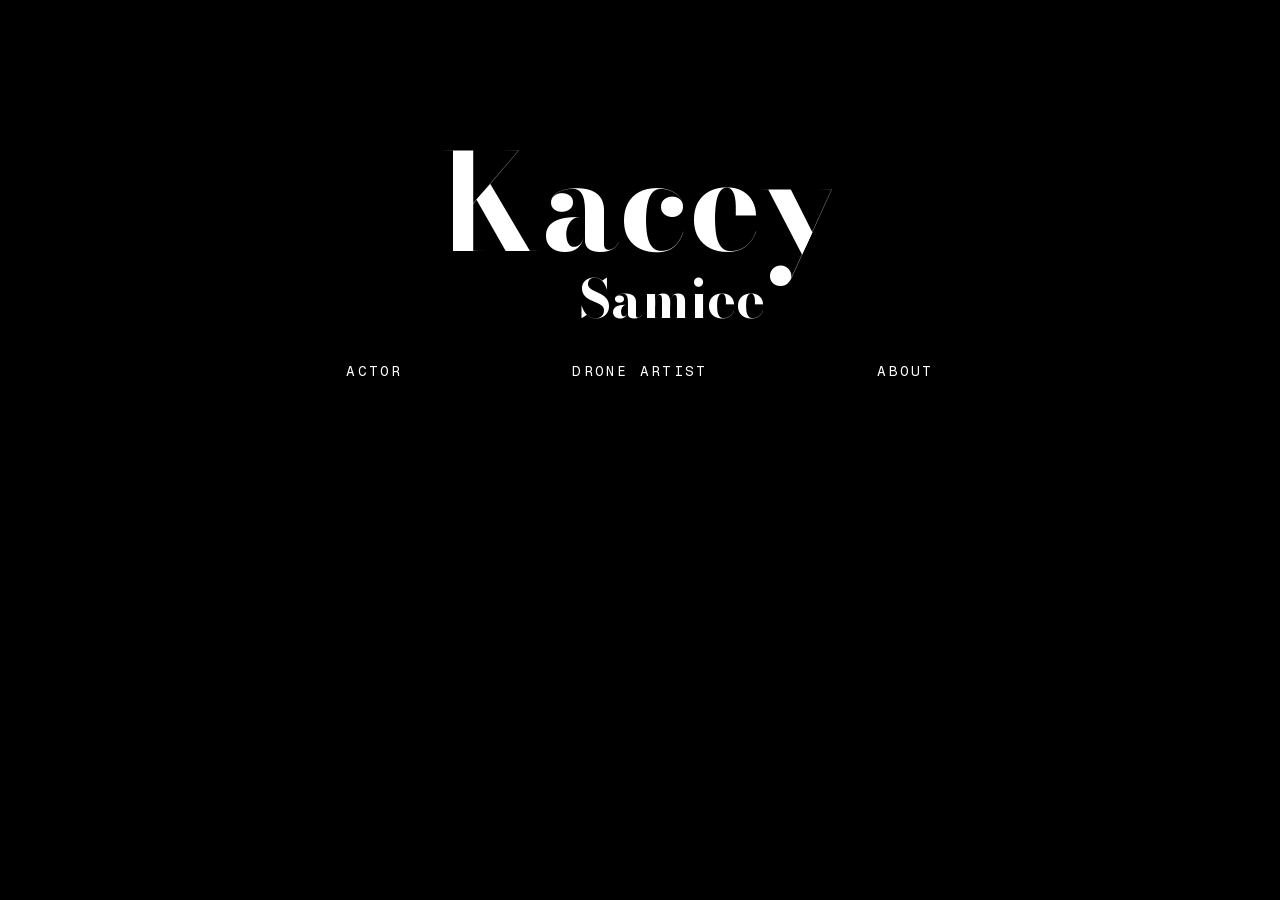
==== commit d3f98795: "impeccable added along with design language" ====
--- a/index.html
+++ b/index.html
@@ -5,7 +5,7 @@
   <meta name="viewport" content="width=device-width, initial-scale=1.0"/>
   <meta name="description" content="The official starter website for Kacey Samiee."/>
   <title>Kacey Samiee</title>
-  <link rel="stylesheet" href="site.css?v=about-reset-20260709"/>
+  <link rel="stylesheet" href="site.css?v=type-system-20260806"/>
 </head>
 <body>
   <div class="site-video-background" aria-hidden="true">
--- a/site.css
+++ b/site.css
@@ -1,3 +1,41 @@
+/* ---------------------------------------------------------------------------
+   Typefaces. Self-hosted from assets/fonts/ so they render identically on
+   Windows and Android. Previously the display stack asked for Kuinca / Didot /
+   Bodoni 72, which are macOS-only, so every heading fell back to Georgia
+   everywhere else.
+
+   Bodoni Moda and Archivo are variable. Bodoni Moda carries an optical-size
+   axis (6-96): the browser drives it from font-size automatically, keeping
+   hairline serifs in headings and thickening them in captions. Do not set
+   font-optical-sizing: none, or that stops.
+
+   All three are SIL Open Font License, free for commercial use.
+--------------------------------------------------------------------------- */
+
+@font-face {
+  font-family: "Bodoni Moda";
+  src: url("assets/fonts/bodoni-moda-var.woff2") format("woff2");
+  font-weight: 400 900;
+  font-style: normal;
+  font-display: swap;
+}
+
+@font-face {
+  font-family: "Archivo";
+  src: url("assets/fonts/archivo-var.woff2") format("woff2");
+  font-weight: 100 900;
+  font-style: normal;
+  font-display: swap;
+}
+
+@font-face {
+  font-family: "Fragment Mono";
+  src: url("assets/fonts/fragment-mono.woff2") format("woff2");
+  font-weight: 400;
+  font-style: normal;
+  font-display: swap;
+}
+
 :root {
   --page: #000000;
   --surface: #080808;
@@ -5,7 +43,18 @@
   --muted: #d7d7d7;
   --line: #232323;
   --accent: #ffffff;
+  --gold: #f3e6cf;
   --shadow: 0 24px 70px rgba(0, 0, 0, 0.72);
+
+  /* Three faces, three jobs. Nothing on the site uses a fourth.
+     display - name, page titles, section headings
+     body    - bios and any running prose
+     mono    - nav, buttons, captions, credits, metadata */
+  --font-display: "Bodoni Moda", "Didot", "Bodoni 72", Georgia, serif;
+  --font-body: "Archivo", ui-sans-serif, system-ui, -apple-system, BlinkMacSystemFont, "Segoe UI", sans-serif;
+  --font-mono: "Fragment Mono", ui-monospace, SFMono-Regular, Menlo, Consolas, monospace;
+
+  --ease-out: cubic-bezier(0.22, 1, 0.36, 1);
 }
 
 * {
@@ -20,7 +69,7 @@
   margin: 0;
   background: var(--page);
   color: var(--ink);
-  font-family: Inter, ui-sans-serif, system-ui, -apple-system, BlinkMacSystemFont, "Segoe UI", sans-serif;
+  font-family: var(--font-body);
 }
 
 .solid-page {
@@ -98,9 +147,7 @@
   position: absolute;
   inset: 0;
   content: "";
-  background:
-    radial-gradient(circle at 50% 42%, rgba(0, 0, 0, 0), rgba(0, 0, 0, 0.2) 58%, rgba(0, 0, 0, 0.42) 100%),
-    rgba(0, 0, 0, 0.08);
+  background: none;
 }
 
 .mother-video-background video {
@@ -111,7 +158,6 @@
   height: 100vh;
   min-width: 100vw;
   min-height: 100vh;
-  filter: brightness(1.35) saturate(1.08);
   object-fit: cover;
   transform: translate(-50%, -50%);
 }
@@ -208,7 +254,7 @@
   display: grid;
   gap: 0.02em;
   margin: 0;
-  font-family: "Kuinca", "Didot", "Bodoni 72", "Bodoni 72 Display", Georgia, serif;
+  font-family: var(--font-display);
   font-size: clamp(3.2rem, 7vw, 6.4rem);
   font-weight: 700;
   line-height: 0.84;
@@ -224,8 +270,8 @@
   margin: clamp(24px, 4vw, 38px) 0 0;
   color: rgba(243, 230, 207, 0.82);
   font-size: clamp(0.95rem, 1.18vw, 1.08rem);
-  font-weight: 600;
-  line-height: 1.5;
+  font-weight: 450;
+  line-height: 1.62;
 }
 
 .mother-design-section::before {
@@ -281,7 +327,7 @@
   gap: clamp(0.03em, 0.5vw, 0.16em);
   margin: 0;
   color: #f3e6cf;
-  font-family: "Kuinca", "Didot", "Bodoni 72", "Bodoni 72 Display", Georgia, serif;
+  font-family: var(--font-display);
   font-size: clamp(4rem, 9vw, 8.4rem);
   font-weight: 700;
   line-height: 0.84;
@@ -336,7 +382,9 @@
   height: 34px;
   display: block;
   border: 0;
-  box-shadow: 0 2px 16px rgba(0, 0, 0, 0.78);
+  background:
+    radial-gradient(circle at 50% 50%, transparent 0 10px, var(--ink) 10px 12px, transparent 12px);
+  box-shadow: none;
 }
 
 .home-icon::before,
@@ -361,9 +409,9 @@
   clip-path: inset(0 0 0 50%);
 }
 
-.home-icon {
-  background:
-    radial-gradient(circle at 50% 50%, transparent 0 10px, var(--ink) 10px 12px, transparent 12px);
+.home-icon:focus-visible {
+  outline: 1px solid rgba(243, 230, 207, 0.7);
+  outline-offset: 6px;
 }
 
 .home-icon:hover::before,
@@ -398,8 +446,10 @@
 
 .home-menu-links a {
   color: var(--ink);
-  font-size: 1rem;
-  font-weight: 650;
+  font-family: var(--font-mono);
+  font-size: 0.8125rem;
+  letter-spacing: 0.12em;
+  text-transform: uppercase;
   text-shadow: 0 2px 16px rgba(0, 0, 0, 0.78);
   white-space: nowrap;
 }
@@ -436,11 +486,11 @@
   display: inline-flex;
   align-items: center;
   color: var(--ink);
-  font-size: clamp(0.86rem, 1.25vw, 1rem);
-  font-weight: 700;
-  letter-spacing: 0.18em;
+  font-family: var(--font-mono);
+  font-size: clamp(0.8rem, 1.1vw, 0.9375rem);
+  letter-spacing: 0.16em;
   text-shadow: 0 2px 16px rgba(0, 0, 0, 0.78);
-  text-transform: lowercase;
+  text-transform: uppercase;
 }
 
 .swap-link .hover-label {
@@ -512,7 +562,7 @@
 
 h1 {
   margin-bottom: 0;
-  font-family: "Kuinca", "Didot", "Bodoni 72", "Bodoni 72 Display", Georgia, serif;
+  font-family: var(--font-display);
   font-size: clamp(2.8rem, 8vw, 7rem);
   font-feature-settings: "liga" 1, "dlig" 1;
   font-kerning: normal;
@@ -627,7 +677,7 @@
   width: auto;
   margin: 0;
   color: var(--ink);
-  font-family: Inter, ui-sans-serif, system-ui, -apple-system, BlinkMacSystemFont, "Segoe UI", sans-serif;
+  font-family: var(--font-body);
   font-size: clamp(1.05rem, 1.9vw, 1.35rem);
   font-weight: 650;
   line-height: 1.2;
@@ -913,7 +963,7 @@
   display: grid;
   gap: 0.02em;
   margin: 0;
-  font-family: "Kuinca", "Didot", "Bodoni 72", "Bodoni 72 Display", Georgia, serif;
+  font-family: var(--font-display);
   color: #f3e6cf;
   font-size: clamp(3.5rem, 7.8vw, 7.2rem);
   font-weight: 700;
@@ -933,7 +983,7 @@
   width: min(58vw, 760px);
   margin: 0;
   color: #f3e6cf;
-  font-family: "Kuinca", "Didot", "Bodoni 72", "Bodoni 72 Display", Georgia, serif;
+  font-family: var(--font-display);
   font-size: clamp(3.5rem, 7.8vw, 7.2rem);
   font-weight: 700;
   line-height: 0.84;
@@ -956,8 +1006,8 @@
   margin: clamp(24px, 4vw, 38px) 0 0;
   color: rgba(243, 230, 207, 0.84);
   font-size: clamp(1rem, 1.45vw, 1.18rem);
-  font-weight: 650;
-  line-height: 1.55;
+  font-weight: 450;
+  line-height: 1.62;
 }
 
 .about-scroll-text {
@@ -1248,6 +1298,15 @@
   color: #c7a04d;
 }
 
+.actor-intro-bio {
+  width: min(640px, 100%);
+  margin: clamp(24px, 3vw, 34px) 0 0;
+  color: rgba(243, 230, 207, 0.86);
+  font-size: clamp(0.95rem, 1.08vw, 1.08rem);
+  font-weight: 450;
+  line-height: 1.62;
+}
+
 .actor-main {
   width: min(1180px, calc(100% - 32px));
 }
@@ -1257,9 +1316,9 @@
   margin-top: clamp(30px, 5vw, 58px);
   margin-left: clamp(20px, 3vw, 48px);
   color: rgba(243, 230, 207, 0.78);
-  font-size: clamp(0.84rem, 1.1vw, 1rem);
-  font-weight: 700;
-  letter-spacing: 0.18em;
+  font-family: var(--font-mono);
+  font-size: clamp(0.75rem, 0.95vw, 0.875rem);
+  letter-spacing: 0.16em;
   text-transform: uppercase;
   text-shadow: 0 3px 18px rgba(0, 0, 0, 0.76);
   animation: text-cue-breathe 2.8s ease-in-out infinite;
@@ -1315,7 +1374,7 @@
   display: grid;
   gap: 0.02em;
   margin: 0;
-  font-family: "Kuinca", "Didot", "Bodoni 72", "Bodoni 72 Display", Georgia, serif;
+  font-family: var(--font-display);
   color: #f3e6cf;
   font-size: clamp(3.4rem, 7.2vw, 7rem);
   font-weight: 700;
@@ -1332,8 +1391,8 @@
   margin: clamp(24px, 4vw, 38px) 0 0;
   color: rgba(243, 230, 207, 0.84);
   font-size: clamp(0.98rem, 1.25vw, 1.12rem);
-  font-weight: 600;
-  line-height: 1.55;
+  font-weight: 450;
+  line-height: 1.62;
 }
 
 .actor-bio-scroll-text {
@@ -1415,7 +1474,7 @@
   gap: clamp(0.03em, 0.5vw, 0.16em);
   margin: 0;
   color: #f3e6cf;
-  font-family: "Kuinca", "Didot", "Bodoni 72", "Bodoni 72 Display", Georgia, serif;
+  font-family: var(--font-display);
   font-size: clamp(3.4rem, 7.2vw, 7rem);
   font-weight: 700;
   line-height: 0.86;
@@ -1431,8 +1490,109 @@
   transform: translateX(clamp(18px, 3vw, 54px));
 }
 
+.about-placeholder-bio {
+  width: min(560px, 100%);
+  margin: clamp(24px, 3vw, 34px) 0 0;
+  color: rgba(243, 230, 207, 0.86);
+  font-size: clamp(1rem, 1.18vw, 1.16rem);
+  font-weight: 450;
+  line-height: 1.62;
+}
+
 .about-flash-text {
   margin-bottom: 0;
+}
+
+.about-media-section {
+  position: relative;
+  z-index: 1;
+  min-height: 100vh;
+  display: grid;
+  grid-template-columns: clamp(340px, 30vw, 420px) minmax(420px, 1fr);
+  gap: clamp(18px, 2.2vw, 34px);
+  align-items: start;
+  width: 100vw;
+  margin-left: calc(50% - 50vw);
+  padding: clamp(96px, 14vh, 150px) clamp(18px, 4vw, 64px) clamp(72px, 10vw, 120px) clamp(18px, 3vw, 44px);
+  scroll-margin-top: 40px;
+}
+
+.about-media-section::before {
+  position: absolute;
+  inset: 0;
+  z-index: -1;
+  content: "";
+  background:
+    radial-gradient(circle at 18% 30%, rgba(199, 160, 77, 0.14), transparent 32%),
+    radial-gradient(circle at 82% 56%, rgba(58, 55, 47, 0.44), transparent 44%),
+    #050505;
+}
+
+.fire-section::before {
+  background:
+    radial-gradient(circle at 24% 30%, rgba(199, 160, 77, 0.18), transparent 30%),
+    radial-gradient(circle at 78% 56%, rgba(122, 28, 13, 0.46), transparent 44%),
+    #050505;
+}
+
+.flow-section::before {
+  background:
+    radial-gradient(circle at 20% 28%, rgba(199, 160, 77, 0.12), transparent 32%),
+    radial-gradient(circle at 82% 58%, rgba(34, 58, 52, 0.42), transparent 46%),
+    #050505;
+}
+
+.about-media-heading {
+  position: sticky;
+  top: clamp(92px, 14vh, 140px);
+  text-align: left;
+  text-shadow: 0 4px 28px rgba(0, 0, 0, 0.82);
+}
+
+.about-media-heading h2 {
+  margin: 0;
+  color: #f3e6cf;
+  font-family: var(--font-display);
+  font-size: clamp(4rem, 9vw, 8.4rem);
+  font-weight: 700;
+  line-height: 0.84;
+}
+
+.about-media-grid {
+  display: grid;
+  grid-template-columns: repeat(2, minmax(0, 1fr));
+  grid-auto-rows: clamp(170px, 19vw, 260px);
+  gap: clamp(12px, 1.6vw, 18px);
+}
+
+.about-media-card {
+  display: block;
+}
+
+.about-media-card:nth-child(1) {
+  grid-row: span 2;
+}
+
+.about-media-card img {
+  object-position: center center;
+}
+
+.about-video-placeholder {
+  display: grid;
+  align-items: center;
+  justify-items: center;
+  background:
+    radial-gradient(circle at 50% 42%, rgba(199, 160, 77, 0.22), transparent 34%),
+    linear-gradient(135deg, rgba(243, 230, 207, 0.08), rgba(0, 0, 0, 0.34)),
+    #090807;
+}
+
+.about-video-placeholder .play-mark {
+  position: absolute;
+  top: 50%;
+  left: 50%;
+  z-index: 1;
+  transform: translate(-50%, -50%);
 }
 
 .actor-gallery-section {
@@ -1458,6 +1618,24 @@
     #050505;
 }
 
+#photo-reel-gallery {
+  width: 100vw;
+  grid-template-columns: clamp(340px, 30vw, 420px) minmax(420px, 1fr);
+  gap: clamp(14px, 1.6vw, 28px);
+  margin-left: calc(50% - 50vw);
+  padding-right: clamp(18px, 4vw, 64px);
+  padding-left: clamp(18px, 3vw, 44px);
+}
+
+#reel-gallery {
+  width: 100vw;
+  grid-template-columns: clamp(420px, 38vw, 560px) minmax(420px, 1fr);
+  gap: clamp(18px, 2.2vw, 34px);
+  margin-left: calc(50% - 50vw);
+  padding-right: clamp(18px, 4vw, 64px);
+  padding-left: clamp(18px, 3vw, 44px);
+}
+
 .work-section::before {
   background:
     linear-gradient(180deg, rgba(0, 0, 0, 0.76), rgba(13, 6, 4, 0.92) 24%, rgba(0, 0, 0, 0.88) 100%),
@@ -1477,7 +1655,7 @@
   display: grid;
   gap: 0.02em;
   margin: 0;
-  font-family: "Kuinca", "Didot", "Bodoni 72", "Bodoni 72 Display", Georgia, serif;
+  font-family: var(--font-display);
   color: #f3e6cf;
   font-size: clamp(3.2rem, 7.2vw, 7rem);
   line-height: 0.83;
@@ -1494,25 +1672,202 @@
   transform: translateX(clamp(20px, 4vw, 66px));
 }
 
+.gallery-hover-preview {
+  width: fit-content;
+  max-width: 100%;
+  height: auto;
+  margin-top: clamp(30px, 5vw, 54px);
+  overflow: visible;
+  border: 0;
+  border-radius: 0;
+  background: transparent;
+  box-shadow: none;
+}
+
+.gallery-hover-preview img {
+  width: auto;
+  max-width: 100%;
+  max-height: min(72vh, 860px);
+  display: block;
+  object-fit: contain;
+  opacity: 0.96;
+  transition: opacity 180ms ease;
+}
+
 .work-heading h2 {
-  font-size: clamp(4rem, 9vw, 8.4rem);
+  font-size: clamp(3.2rem, 7.2vw, 7rem);
+}
+
+.filmmaker-section .work-heading h2 {
+  font-size: clamp(3rem, 6.4vw, 6.2rem);
+}
+
+.filmmaker-title-section,
+.filmmaker-project-section {
+  position: relative;
+  z-index: 1;
+  width: 100vw;
+  margin-left: calc(50% - 50vw);
+  padding-right: clamp(18px, 4vw, 64px);
+  padding-left: clamp(18px, 3vw, 44px);
+}
+
+.filmmaker-title-section::before,
+.filmmaker-project-section::before {
+  position: absolute;
+  inset: 0;
+  z-index: -1;
+  content: "";
+  background:
+    radial-gradient(circle at 18% 28%, rgba(199, 160, 77, 0.17), transparent 30%),
+    radial-gradient(circle at 82% 58%, rgba(83, 41, 25, 0.42), transparent 42%),
+    #050505;
+}
+
+.filmmaker-title-section {
+  min-height: 100vh;
+  display: grid;
+  align-items: center;
+  padding-top: clamp(96px, 14vh, 150px);
+  padding-bottom: clamp(72px, 10vw, 120px);
+  scroll-margin-top: 40px;
+}
+
+.filmmaker-title-copy {
+  width: min(760px, 100%);
+}
+
+.filmmaker-title-copy h2,
+.filmmaker-project-heading h2 {
+  margin: 0;
+  font-family: var(--font-display);
+  color: #f3e6cf;
+  font-weight: 700;
+  text-shadow: 0 4px 28px rgba(0, 0, 0, 0.82);
+}
+
+.filmmaker-title-copy h2 {
+  display: grid;
+  gap: 0.02em;
+  font-size: clamp(4.4rem, 10vw, 10rem);
+  line-height: 0.82;
+}
+
+.filmmaker-title-copy h2 span {
+  white-space: nowrap;
+}
+
+.filmmaker-title-copy h2 > span:last-child {
+  transform: translateX(clamp(34px, 7vw, 118px));
+}
+
+.filmmaker-title-copy p {
+  margin: clamp(28px, 4vw, 46px) 0 0 clamp(6px, 1vw, 16px);
+  color: rgba(243, 230, 207, 0.72);
+  font-size: clamp(0.84rem, 1.1vw, 1rem);
+  font-weight: 700;
+  letter-spacing: 0.18em;
+  text-transform: uppercase;
+  animation: text-cue-breathe 2.8s ease-in-out infinite;
+}
+
+.filmmaker-project-section {
+  min-height: auto;
+  display: block;
+  padding: 0;
+  scroll-margin-top: 40px;
+}
+
+.filmmaker-project-heading {
+  position: absolute;
+  top: clamp(92px, 14vh, 140px);
+  left: clamp(18px, 4vw, 64px);
+  z-index: 2;
+  width: min(560px, calc(100vw - 36px));
+}
+
+.filmmaker-project-heading h2 {
+  font-size: clamp(3.2rem, 7.2vw, 7rem);
+  line-height: 0.84;
+}
+
+.filmmaker-project-grid {
+  display: grid;
+  grid-template-columns: repeat(2, minmax(0, 1fr));
+  grid-auto-rows: clamp(170px, 19vw, 260px);
+  gap: clamp(12px, 1.6vw, 18px);
+  padding: clamp(72px, 9vw, 112px) clamp(18px, 4vw, 64px) clamp(84px, 10vw, 132px);
+}
+
+.filmmaker-project-stack {
+  display: grid;
+  gap: 0;
+}
+
+.single-project-grid {
+  grid-template-columns: minmax(320px, 720px);
+  justify-content: start;
+}
+
+.single-project-grid .work-card {
+  aspect-ratio: 16 / 9;
+}
+
+.anita-grid,
+.lone-star-swing-grid {
+  grid-template-columns: minmax(320px, 720px);
+  grid-auto-rows: auto;
+  padding: 0;
+}
+
+.anita-grid > .work-card,
+.lone-star-swing-grid > .work-card {
+  width: min(720px, calc(100vw - clamp(36px, 8vw, 128px)));
+  margin: clamp(72px, 9vw, 112px) clamp(18px, 4vw, 64px) clamp(84px, 10vw, 132px);
+}
+
+.filmmaker-project-hero {
+  width: 100vw;
+  height: 100vh;
+  margin: 0;
+  overflow: hidden;
+  border: 0;
+  border-radius: 0;
+  background: #050505;
+  box-shadow: none;
+}
+
+.filmmaker-project-hero img {
+  width: 100%;
+  height: 100%;
+  display: block;
+  object-fit: cover;
+}
+
+.blood-sisters-section .filmmaker-project-hero img {
+  object-fit: contain;
+  padding: clamp(36px, 7vw, 96px);
+  background: #000;
 }
 
 .scroll-gallery-grid {
   display: grid;
-  grid-template-columns: repeat(3, minmax(0, 1fr));
-  grid-auto-rows: clamp(150px, 18vw, 230px);
+  grid-template-columns: repeat(auto-fill, minmax(118px, 150px));
   gap: clamp(12px, 1.6vw, 18px);
+  justify-content: start;
+  align-content: start;
 }
 
 .scroll-gallery-tile {
   position: relative;
+  aspect-ratio: 4 / 5;
   min-height: 0;
   overflow: hidden;
   border: 1px solid rgba(243, 230, 207, 0.22);
   border-radius: 8px;
   background: rgba(243, 230, 207, 0.06);
   box-shadow: 0 22px 64px rgba(0, 0, 0, 0.36);
+  cursor: default;
 }
 
 .scroll-gallery-tile img {
@@ -1530,8 +1885,8 @@
 }
 
 .scroll-gallery-tile-large {
-  grid-column: span 2;
-  grid-row: span 2;
+  grid-column: span 1;
+  grid-row: span 1;
 }
 
 .work-grid {
@@ -1573,9 +1928,10 @@
   bottom: clamp(14px, 1.8vw, 22px);
   z-index: 1;
   color: #f3e6cf;
-  font-size: clamp(1.2rem, 2vw, 1.7rem);
-  font-weight: 800;
-  text-transform: lowercase;
+  font-family: var(--font-mono);
+  font-size: clamp(0.6875rem, 1vw, 0.8125rem);
+  letter-spacing: 0.14em;
+  text-transform: uppercase;
   text-shadow: 0 3px 18px rgba(0, 0, 0, 0.8);
 }
 
@@ -1589,10 +1945,30 @@
   grid-row: span 2;
 }
 
-.reveal-on-scroll {
+.reel-card {
+  display: block;
+}
+
+.reel-card .play-mark {
+  position: absolute;
+  top: 50%;
+  left: 50%;
+  z-index: 1;
+  transform: translate(-50%, -50%);
+}
+
+.reel-card > span:not(.play-mark) {
+  text-transform: uppercase;
+}
+
+/* Revealed content is visible by default and only hidden once JS has confirmed
+   it can un-hide it (the .js class is set in each page's <head>). Without this
+   gate, a JS error or a scraper that doesn't run scripts sees every gallery,
+   heading, and bio at opacity: 0 — the pages ship blank. */
+.js .reveal-on-scroll {
   opacity: 0;
   transform: translateY(34px);
-  transition: opacity 700ms ease, transform 700ms ease;
+  transition: opacity 700ms var(--ease-out), transform 700ms var(--ease-out);
 }
 
 .reveal-on-scroll.is-visible {
@@ -1666,6 +2042,67 @@
   transform: translate(-36%, -50%);
 }
 
+.video-modal-open {
+  overflow: hidden;
+}
+
+.video-modal {
+  position: fixed;
+  inset: 0;
+  z-index: 100;
+  display: grid;
+  align-items: center;
+  justify-items: center;
+  padding: clamp(18px, 4vw, 56px);
+  background: rgba(0, 0, 0, 0.82);
+  opacity: 0;
+  pointer-events: none;
+  transition: opacity 180ms ease;
+}
+
+.video-modal.is-open {
+  opacity: 1;
+  pointer-events: auto;
+}
+
+.video-modal-window {
+  position: relative;
+  width: min(1040px, 100%);
+  aspect-ratio: 16 / 9;
+  background: #000;
+  box-shadow: 0 34px 92px rgba(0, 0, 0, 0.72);
+}
+
+.video-modal-frame {
+  width: 100%;
+  height: 100%;
+  display: block;
+  border: 0;
+}
+
+.video-modal-close {
+  position: absolute;
+  top: -42px;
+  right: 0;
+  z-index: 2;
+  width: 34px;
+  height: 34px;
+  border: 1px solid rgba(243, 230, 207, 0.72);
+  border-radius: 50%;
+  color: #f3e6cf;
+  font-family: var(--font-mono);
+  font-size: 0.8125rem;
+  line-height: 1;
+  background: rgba(0, 0, 0, 0.34);
+  cursor: pointer;
+}
+
+.video-modal-close:hover,
+.video-modal-close:focus {
+  color: #050505;
+  background: #f3e6cf;
+}
+
 @media (max-width: 860px) {
   .nav {
     margin-top: 22px;
@@ -1695,6 +2132,10 @@
     transform: none;
   }
 
+  .actor-intro-bio {
+    width: min(560px, 100%);
+  }
+
   .actor-bio-copy {
     width: min(620px, calc(100vw - 56px));
     margin-left: clamp(28px, 6vw, 52px);
@@ -1706,14 +2147,45 @@
     gap: 34px;
   }
 
-  .scroll-gallery-heading {
+  #photo-reel-gallery,
+  #reel-gallery {
+    width: auto;
+    grid-template-columns: 1fr;
+    margin-left: 0;
+    padding-right: 0;
+    padding-left: 0;
+  }
+
+  .filmmaker-title-section {
+    width: auto;
+    margin-left: 0;
+    padding-right: 0;
+    padding-left: 0;
+  }
+
+  .filmmaker-project-section {
+    width: 100vw;
+    margin-left: calc(50% - 50vw);
+    padding: 0;
+  }
+
+  .scroll-gallery-heading,
+  .filmmaker-project-heading {
     position: relative;
     top: auto;
     width: min(420px, 100%);
   }
 
-  .scroll-gallery-grid {
-    grid-auto-rows: clamp(140px, 36vw, 220px);
+  .filmmaker-project-heading {
+    position: absolute;
+    top: clamp(84px, 12vh, 118px);
+    left: clamp(18px, 6vw, 52px);
+    width: min(420px, calc(100vw - 36px));
+  }
+
+  .filmmaker-project-grid {
+    grid-template-columns: 1fr;
+    grid-auto-rows: clamp(170px, 44vw, 260px);
   }
 
   .work-grid {
@@ -1777,6 +2249,24 @@
 
   .about-main {
     width: min(100% - 32px, 1120px);
+  }
+
+  .about-media-section {
+    width: auto;
+    grid-template-columns: 1fr;
+    margin-left: 0;
+    padding-right: 0;
+    padding-left: 0;
+  }
+
+  .about-media-heading {
+    position: relative;
+    top: auto;
+  }
+
+  .about-media-grid {
+    grid-template-columns: 1fr;
+    grid-auto-rows: clamp(170px, 44vw, 260px);
   }
 
   .about-scroll-section,
@@ -1877,6 +2367,11 @@
     font-size: clamp(1.8rem, 8.8vw, 2.18rem);
   }
 
+  .actor-intro-bio {
+    font-size: 0.88rem;
+    line-height: 1.42;
+  }
+
   .actor-scroll-text {
     width: 150px;
     margin-top: 40px;
@@ -1916,9 +2411,13 @@
     transform: none;
   }
 
+  .gallery-hover-preview {
+    width: min(100%, 420px);
+    height: auto;
+  }
+
   .scroll-gallery-grid {
     grid-template-columns: 1fr;
-    grid-auto-rows: auto;
   }
 
   .scroll-gallery-tile,
@@ -2011,3 +2510,126 @@
   }
 
 }
+
+/* ---------------------------------------------------------------------------
+   Buttons
+
+   One primary treatment: a hairline outline with a play triangle, matching the
+   .play-mark overlay already sitting on every reel card, so a text button and
+   a video tile speak the same language. Mono type, because that is the utility
+   voice everywhere else on the site.
+
+     <a class="btn btn--play" href="...">Watch the reel</a>
+     <a class="btn btn--ghost" href="...">Get in touch</a>
+--------------------------------------------------------------------------- */
+
+.btn {
+  display: inline-flex;
+  align-items: center;
+  gap: 0.65em;
+  padding: 0.85em 1.35em;
+  border: 1px solid rgba(243, 230, 207, 0.45);
+  color: var(--gold);
+  font-family: var(--font-mono);
+  font-size: clamp(0.75rem, 0.95vw, 0.8125rem);
+  letter-spacing: 0.14em;
+  text-transform: uppercase;
+  line-height: 1;
+  background: rgba(0, 0, 0, 0.22);
+  cursor: pointer;
+  transition:
+    border-color 400ms var(--ease-out),
+    background-color 400ms var(--ease-out),
+    color 400ms var(--ease-out);
+}
+
+.btn:hover,
+.btn:focus-visible {
+  border-color: var(--gold);
+  background: rgba(243, 230, 207, 0.1);
+  color: #fff8ea;
+}
+
+/* The play triangle. Same CSS-border technique as .play-mark::after so the two
+   stay visually identical; it inherits currentColor with the button. */
+.btn--play::before {
+  content: "";
+  width: 0;
+  height: 0;
+  border-top: 5px solid transparent;
+  border-bottom: 5px solid transparent;
+  border-left: 8px solid currentColor;
+}
+
+.btn--ghost {
+  padding-inline: 0;
+  border: 0;
+  border-bottom: 1px solid rgba(243, 230, 207, 0.4);
+  background: none;
+}
+
+.btn--ghost:hover,
+.btn--ghost:focus-visible {
+  border-bottom-color: var(--gold);
+  background: none;
+}
+
+.btn-row {
+  display: flex;
+  flex-wrap: wrap;
+  gap: clamp(12px, 1.6vw, 20px);
+  align-items: center;
+}
+
+/* ---------------------------------------------------------------------------
+   Focus. Keyboard users need to see where they are; the site previously had no
+   visible focus state on links or tiles.
+--------------------------------------------------------------------------- */
+
+a:focus-visible,
+button:focus-visible,
+.work-card:focus-visible,
+.scroll-gallery-tile:focus-visible {
+  outline: 2px solid var(--gold);
+  outline-offset: 3px;
+}
+
+/* ---------------------------------------------------------------------------
+   Reduced motion. Everything still arrives, it just stops moving: reveals land
+   as a plain crossfade, the scroll cue holds a steady opacity instead of
+   pulsing, and hover scales are dropped.
+--------------------------------------------------------------------------- */
+
+@media (prefers-reduced-motion: reduce) {
+  html {
+    scroll-behavior: auto;
+  }
+
+  .js .reveal-on-scroll {
+    transform: none;
+    transition: opacity 200ms linear;
+  }
+
+  .reveal-on-scroll:nth-child(2),
+  .reveal-on-scroll:nth-child(3),
+  .reveal-on-scroll:nth-child(4) {
+    transition-delay: 0ms;
+  }
+
+  .actor-scroll-text,
+  .mother-scroll-text {
+    animation: none;
+    opacity: 0.85;
+  }
+
+  .work-card:hover img,
+  .work-card:focus img,
+  .scroll-gallery-tile:hover img,
+  .scroll-gallery-tile:focus img {
+    transform: none;
+  }
+
+  .btn {
+    transition: none;
+  }
+}
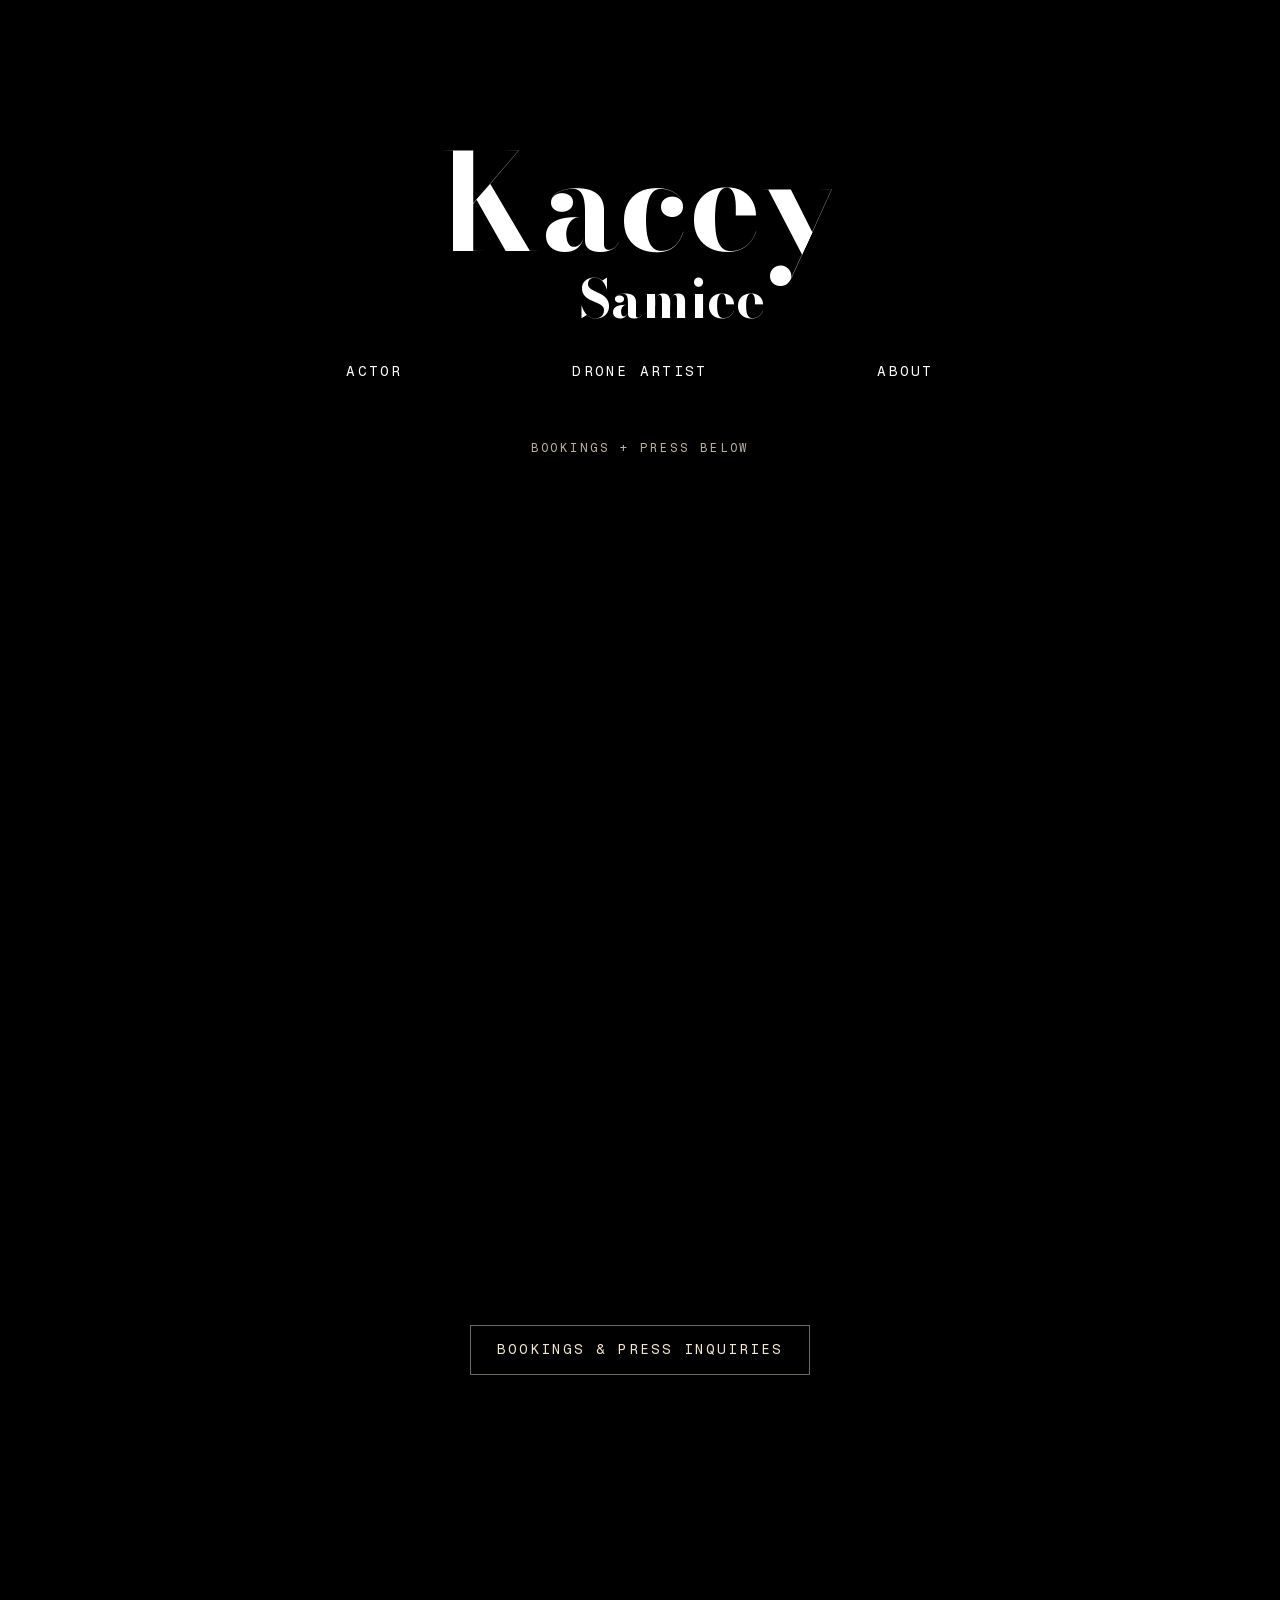
==== commit caa57cd6: "cta? for like ct-yay" ====
--- a/index.html
+++ b/index.html
@@ -5,7 +5,8 @@
   <meta name="viewport" content="width=device-width, initial-scale=1.0"/>
   <meta name="description" content="The official starter website for Kacey Samiee."/>
   <title>Kacey Samiee</title>
-  <link rel="stylesheet" href="site.css?v=type-system-20260806"/>
+  <link rel="stylesheet" href="site.css?v=end-credits-20260806"/>
+  <script>document.documentElement.classList.add("js");</script>
 </head>
 <body>
   <div class="site-video-background" aria-hidden="true">
@@ -36,10 +37,36 @@
             </a>
           </div>
         </nav>
+        <a class="actor-scroll-text home-scroll-text" href="#end-credits">bookings + press below</a>
+      </div>
+    </section>
+    <section class="end-credits" id="end-credits">
+      <div class="reveal-on-scroll">
+        <a class="btn" href="mailto:kaceysamiee@gmail.com?subject=Bookings%20%26%20Press">Bookings &amp; Press Inquiries</a>
       </div>
     </section>
   </main>
   <script>
+    var revealItems = document.querySelectorAll(".reveal-on-scroll");
+    if ("IntersectionObserver" in window) {
+      var revealObserver = new IntersectionObserver(function (entries) {
+        entries.forEach(function (entry) {
+          if (entry.isIntersecting) {
+            entry.target.classList.add("is-visible");
+            revealObserver.unobserve(entry.target);
+          }
+        });
+      }, { threshold: 0.18 });
+
+      revealItems.forEach(function (item) {
+        revealObserver.observe(item);
+      });
+    } else {
+      revealItems.forEach(function (item) {
+        item.classList.add("is-visible");
+      });
+    }
+
     document.querySelectorAll(".swap-link").forEach(function (link) {
       link.addEventListener("mouseenter", function () {
         link.classList.add("is-hovered");
--- a/site.css
+++ b/site.css
@@ -2582,6 +2582,70 @@
 }
 
 /* ---------------------------------------------------------------------------
+   End credits. Every page closes the way a film does: cut to black, then one
+   line in the dark -- the bookings button, alone in the frame. The ask sits
+   here on purpose; the belief ladder is Intrigue -> Proof -> Desire, so
+   contact comes after the work has made the case, never before it.
+
+   The ::before fades each page's world tint out at the top and lands on pure
+   black, so the fixed portrait or video behind it ghosts through the seam and
+   then goes dark. Index has no body class, so the bare selector is the video
+   page's cut-to-black.
+--------------------------------------------------------------------------- */
+
+.end-credits {
+  position: relative;
+  z-index: 1;
+  min-height: 100vh;
+  display: grid;
+  align-items: center;
+  justify-items: center;
+  padding: clamp(88px, 12vh, 140px) 0;
+  text-align: center;
+  scroll-margin-top: 0;
+}
+
+.end-credits::before {
+  position: absolute;
+  inset: 0 calc(50% - 50vw);
+  z-index: -1;
+  content: "";
+  background:
+    linear-gradient(180deg, transparent 0, rgba(0, 0, 0, 0.92) 30%, #000000 52%);
+}
+
+.actor-page .end-credits::before {
+  background:
+    radial-gradient(circle at 50% 8%, rgba(83, 41, 25, 0.34), transparent 52%),
+    linear-gradient(180deg, rgba(22, 9, 5, 0.62) 0, #000000 56%);
+}
+
+.mother-page .end-credits::before {
+  background:
+    radial-gradient(circle at 50% 8%, rgba(198, 0, 52, 0.2), transparent 52%),
+    linear-gradient(180deg, rgba(5, 0, 1, 0.6) 0, #000000 56%);
+}
+
+.about-page .end-credits::before {
+  background:
+    radial-gradient(circle at 50% 8%, rgba(58, 55, 47, 0.4), transparent 52%),
+    linear-gradient(180deg, rgba(7, 7, 6, 0.6) 0, #000000 56%);
+}
+
+/* The solo credits button: same voice as the global .btn, one step up in size
+   and air so it can hold a full black frame by itself, and a 44px+ touch
+   target. The global .btn stays as specced for tighter in-flow placements. */
+.end-credits .btn {
+  padding: 1.2em 1.9em;
+  font-size: clamp(0.8125rem, 1.1vw, 0.9375rem);
+}
+
+.home-scroll-text {
+  margin-left: 0;
+  margin-top: clamp(34px, 6vh, 64px);
+}
+
+/* ---------------------------------------------------------------------------
    Focus. Keyboard users need to see where they are; the site previously had no
    visible focus state on links or tiles.
 --------------------------------------------------------------------------- */
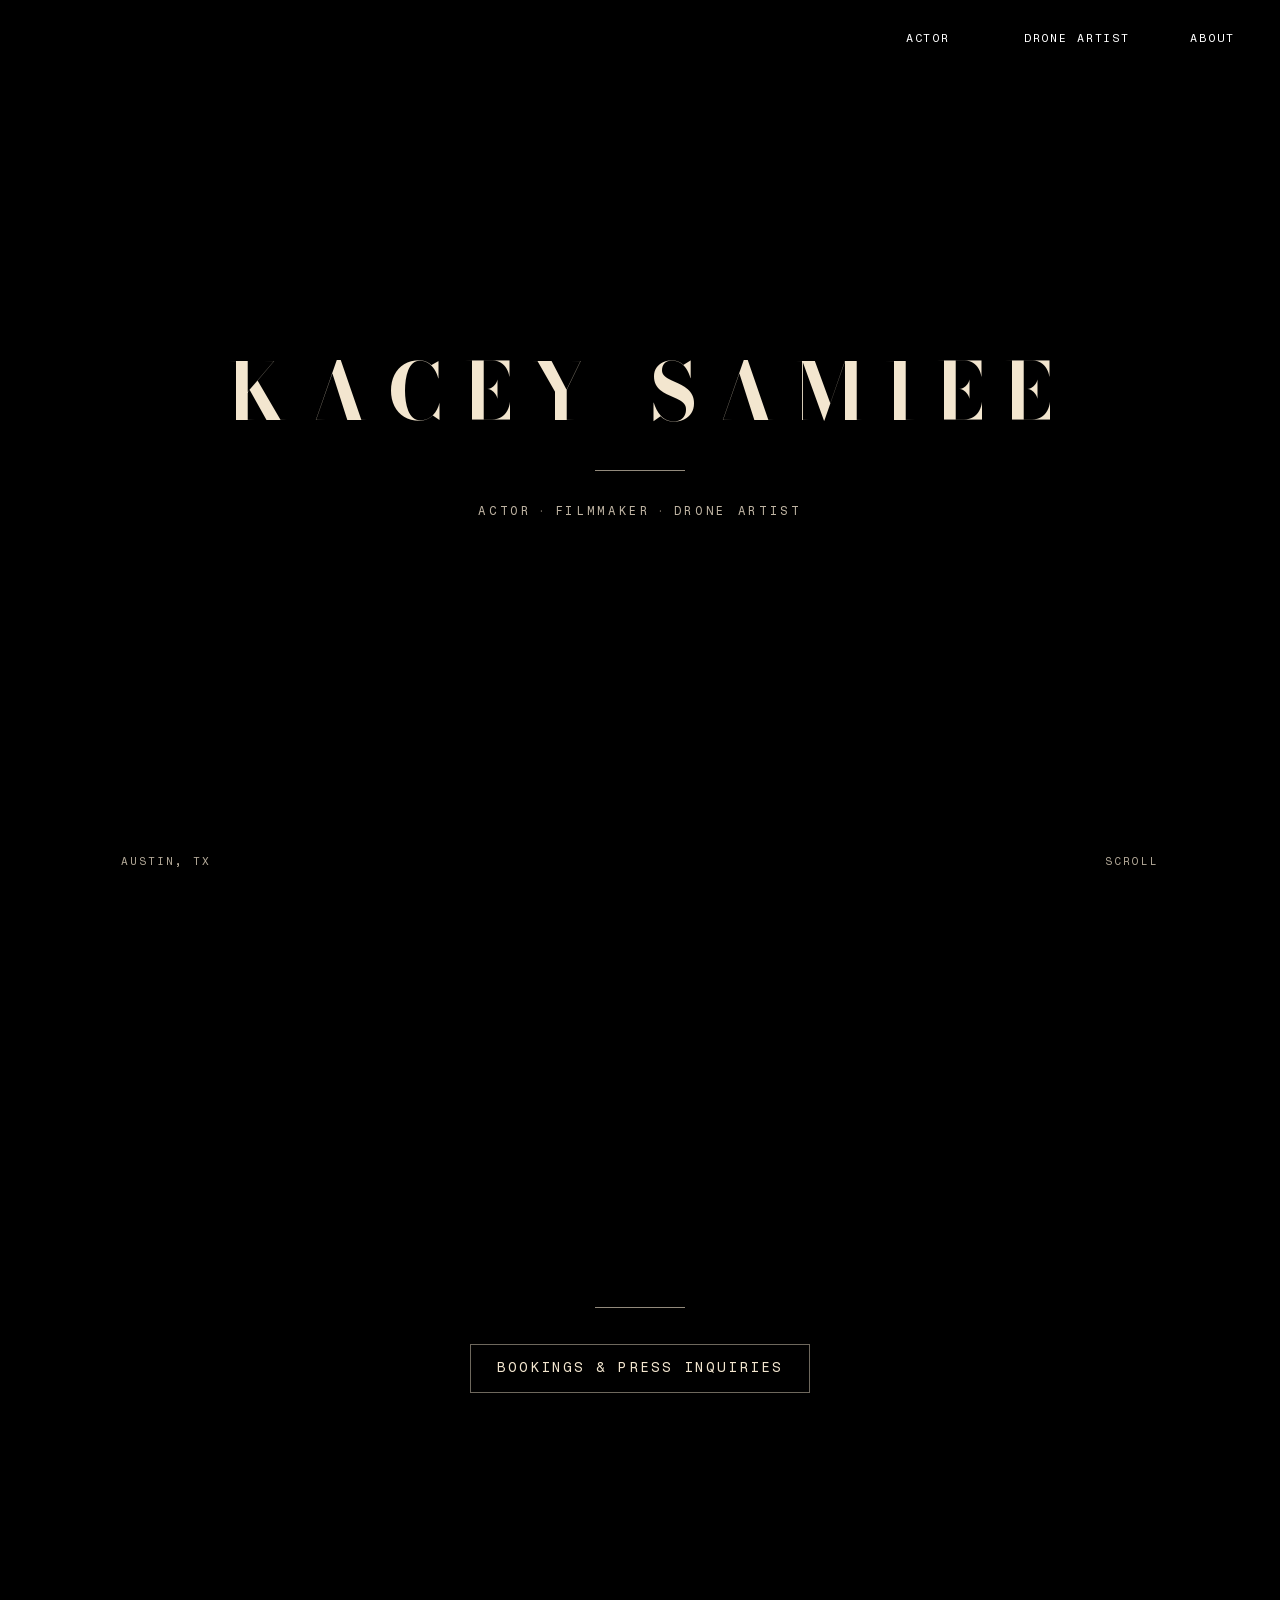
==== commit 6951d490: "sleepy aaron go zzzzz" ====
--- a/index.html
+++ b/index.html
@@ -5,7 +5,7 @@
   <meta name="viewport" content="width=device-width, initial-scale=1.0"/>
   <meta name="description" content="The official starter website for Kacey Samiee."/>
   <title>Kacey Samiee</title>
-  <link rel="stylesheet" href="site.css?v=end-credits-20260806"/>
+  <link rel="stylesheet" href="site.css?v=title-frame-20260806"/>
   <script>document.documentElement.classList.add("js");</script>
 </head>
 <body>
@@ -14,34 +14,33 @@
       <source src="assets/media/home/anita-720.m4v" type="video/mp4"/>
     </video>
   </div>
+  <nav class="corner-nav" aria-label="Primary navigation">
+    <a class="swap-link" href="actor.html">
+      <span class="default-label">Actor</span>
+      <span class="hover-label">Filmmaker</span>
+    </a>
+    <a class="swap-link" href="mother-of-drones.html">
+      <span class="default-label">Drone Artist</span>
+      <span class="hover-label">Mother Of Drones</span>
+    </a>
+    <a class="swap-link" href="about.html">
+      <span class="default-label">About</span>
+      <span class="hover-label">Artist</span>
+    </a>
+  </nav>
   <main id="top">
     <section class="hero">
       <div class="hero-copy">
-        <h1 class="home-title">
-          <span class="home-title-first">Kacey</span>
-          <span class="home-title-last">Samiee</span>
-        </h1>
-        <nav class="nav" aria-label="Primary navigation">
-          <div class="nav-links">
-            <a class="swap-link" href="actor.html">
-              <span class="default-label">Actor</span>
-              <span class="hover-label">Filmmaker</span>
-            </a>
-            <a class="swap-link" href="mother-of-drones.html">
-              <span class="default-label">Drone Artist</span>
-              <span class="hover-label">Mother Of Drones</span>
-            </a>
-            <a class="swap-link" id="about-link" href="about.html">
-              <span class="default-label">About</span>
-              <span class="hover-label">Artist</span>
-            </a>
-          </div>
-        </nav>
-        <a class="actor-scroll-text home-scroll-text" href="#end-credits">bookings + press below</a>
+        <h1 class="marquee-title"><span>Kacey</span> <span>Samiee</span></h1>
+        <div class="title-rule" aria-hidden="true"></div>
+        <p class="credit-line">Actor<span class="dot">&middot;</span>Filmmaker<span class="dot">&middot;</span>Drone Artist</p>
       </div>
+      <p class="corner-meta corner-meta--left">Austin, TX</p>
+      <a class="corner-meta corner-meta--right" href="#end-credits">Scroll</a>
     </section>
     <section class="end-credits" id="end-credits">
       <div class="reveal-on-scroll">
+        <div class="title-rule" aria-hidden="true"></div>
         <a class="btn" href="mailto:kaceysamiee@gmail.com?subject=Bookings%20%26%20Press">Bookings &amp; Press Inquiries</a>
       </div>
     </section>
--- a/site.css
+++ b/site.css
@@ -177,10 +177,6 @@
 .mother-hero {
   position: relative;
   z-index: 1;
-}
-
-.mother-scroll-text {
-  margin-top: clamp(28px, 5vw, 54px);
 }
 
 .mother-bio-section {
@@ -424,86 +420,61 @@
     radial-gradient(circle at 50% 50%, transparent 0 10px, var(--muted) 10px 12px, transparent 12px);
 }
 
-.home-menu-links {
-  position: absolute;
-  top: 100%;
-  left: 0;
-  min-width: 220px;
-  display: grid;
-  gap: 12px;
-  opacity: 0;
-  pointer-events: none;
-  transform: translateY(-6px);
-}
-
-.home-menu:hover .home-menu-links,
-.home-menu:focus-within .home-menu-links,
-.home-menu.is-open .home-menu-links {
-  opacity: 1;
-  pointer-events: auto;
-  transform: translateY(0);
-}
-
-.home-menu-links a {
+/* ---------------------------------------------------------------------------
+   The Title Frame. The locked home comp: call-sheet metadata pinned to the
+   corners of the first frame -- nav top-right, location bottom-left, scroll
+   cue bottom-right -- around one spread didone line with a short rule and a
+   mono credit line beneath it. Subpage heroes reuse every piece; pages whose
+   composition already reads left (actor, about) take the --left variant.
+--------------------------------------------------------------------------- */
+
+.corner-nav {
+  position: absolute;
+  top: clamp(22px, 3.4vh, 40px);
+  right: clamp(18px, 3.2vw, 48px);
+  z-index: 3;
+  display: flex;
+  align-items: center;
+  gap: clamp(20px, 3vw, 48px);
+}
+
+.corner-nav a {
   color: var(--ink);
   font-family: var(--font-mono);
-  font-size: 0.8125rem;
-  letter-spacing: 0.12em;
-  text-transform: uppercase;
-  text-shadow: 0 2px 16px rgba(0, 0, 0, 0.78);
-  white-space: nowrap;
-}
-
-.home-menu-links a:hover,
-.home-menu-links a:focus {
-  color: var(--muted);
-}
-
-.nav {
-  min-height: auto;
-  display: flex;
-  align-items: center;
-  justify-content: center;
-  margin-top: clamp(18px, 2.8vw, 30px);
-  width: min(720px, 100%);
-  margin-right: auto;
-  margin-left: auto;
-}
-
-.nav-links {
-  width: 100%;
-  display: flex;
-  align-items: flex-start;
-  justify-content: space-between;
-  gap: clamp(26px, 6vw, 92px);
-}
-
-.nav-links a {
-  position: relative;
-  justify-content: center;
-  width: clamp(118px, 20vw, 204px);
-  height: 30px;
-  display: inline-flex;
-  align-items: center;
-  color: var(--ink);
-  font-family: var(--font-mono);
-  font-size: clamp(0.8rem, 1.1vw, 0.9375rem);
+  font-size: clamp(0.72rem, 0.85vw, 0.8125rem);
   letter-spacing: 0.16em;
   text-shadow: 0 2px 16px rgba(0, 0, 0, 0.78);
   text-transform: uppercase;
 }
 
+.corner-nav a:hover {
+  color: var(--muted);
+}
+
+.corner-nav a[aria-current="page"] {
+  color: rgba(255, 255, 255, 0.56);
+}
+
+/* The whisper swap: both labels share one grid cell, so the link is sized by
+   its longer name and nothing reflows when they trade places. */
+.swap-link {
+  display: inline-grid;
+  justify-items: center;
+}
+
+.swap-link > span {
+  grid-area: 1 / 1;
+  white-space: nowrap;
+}
+
 .swap-link .hover-label {
-  position: absolute;
-  z-index: 2;
   opacity: 0;
   pointer-events: none;
-  white-space: nowrap;
-}
-
-.swap-link:not(.reveal-link):hover .default-label,
-.swap-link:not(.reveal-link):focus .default-label,
-.swap-link:not(.reveal-link).is-hovered .default-label {
+}
+
+.swap-link:hover .default-label,
+.swap-link:focus .default-label,
+.swap-link.is-hovered .default-label {
   opacity: 0;
 }
 
@@ -513,47 +484,124 @@
   opacity: 1;
 }
 
-.nav-links a:hover {
-  color: var(--muted);
-}
-
 .hero {
+  position: relative;
   min-height: 100vh;
   display: grid;
-  grid-template-columns: 1fr;
-  align-items: start;
+  align-items: center;
   justify-items: center;
-  padding: clamp(94px, 16vh, 158px) 0 clamp(36px, 6vw, 72px);
+  padding: clamp(84px, 12vh, 132px) 16px clamp(96px, 16vh, 168px);
   text-align: center;
 }
 
 .hero-copy {
   width: 100%;
-  max-width: 920px;
+  max-width: 1080px;
   text-shadow: 0 3px 24px rgba(0, 0, 0, 0.82);
 }
 
-.home-title {
-  display: grid;
-  justify-items: center;
-  width: fit-content;
-  margin-right: auto;
-  margin-left: auto;
-  gap: clamp(5px, 0.8vw, 11px);
+/* The marquee: one spread line, tracked wide like a title card. The
+   padding-left mirrors the tracking that hangs off the last letter, so the
+   centered line sits truly centered. */
+.marquee-title {
+  --track: 0.26em;
+  margin: 0;
+  padding-left: var(--track);
+  font-size: clamp(2.2rem, 6.1vw, 5.4rem);
+  letter-spacing: var(--track);
+  line-height: 1.18;
+  text-transform: uppercase;
+  text-wrap: balance;
   white-space: normal;
 }
 
-.home-title-first {
-  font-size: clamp(4.5rem, 10.5vw, 10rem);
-  line-height: 0.88;
-  transform: none;
-}
-
-.home-title-last {
-  justify-self: end;
-  font-size: clamp(2rem, 4.2vw, 4.2rem);
-  line-height: 1;
-  transform: translateX(clamp(-84px, -6vw, -34px));
+.marquee-title > span {
+  white-space: nowrap;
+}
+
+.hero .marquee-title {
+  color: var(--gold);
+}
+
+.title-rule {
+  width: clamp(64px, 7vw, 104px);
+  height: 1px;
+  margin: clamp(22px, 3.6vh, 34px) auto;
+  background: rgba(243, 230, 207, 0.6);
+}
+
+.credit-line {
+  margin: 0;
+  color: rgba(243, 230, 207, 0.78);
+  font-family: var(--font-mono);
+  font-size: clamp(0.72rem, 0.95vw, 0.875rem);
+  letter-spacing: 0.22em;
+  text-transform: uppercase;
+}
+
+.credit-line .dot {
+  margin: 0 0.5em;
+  opacity: 0.55;
+}
+
+.corner-meta {
+  position: absolute;
+  bottom: clamp(20px, 3.6vh, 40px);
+  z-index: 2;
+  margin: 0;
+  color: rgba(243, 230, 207, 0.74);
+  font-family: var(--font-mono);
+  font-size: clamp(0.68rem, 0.85vw, 0.8125rem);
+  letter-spacing: 0.18em;
+  text-shadow: 0 2px 16px rgba(0, 0, 0, 0.78);
+  text-transform: uppercase;
+}
+
+.corner-meta--left {
+  left: clamp(18px, 3.2vw, 48px);
+}
+
+.corner-meta--right {
+  right: clamp(18px, 3.2vw, 48px);
+}
+
+/* Only anchors breathe: the location line holds still, the cue invites. */
+a.corner-meta {
+  animation: text-cue-breathe 2.8s ease-in-out infinite;
+}
+
+a.corner-meta:hover,
+a.corner-meta:focus {
+  color: #c7a04d;
+}
+
+/* Mid-page cues stay in flow but speak with the corner cue's voice. */
+.flow-cue {
+  display: inline-block;
+  margin-top: clamp(24px, 4vw, 44px);
+  color: rgba(243, 230, 207, 0.74);
+  font-family: var(--font-mono);
+  font-size: clamp(0.68rem, 0.85vw, 0.8125rem);
+  letter-spacing: 0.18em;
+  text-shadow: 0 2px 16px rgba(0, 0, 0, 0.78);
+  text-transform: uppercase;
+  animation: text-cue-breathe 2.8s ease-in-out infinite;
+}
+
+.flow-cue:hover,
+.flow-cue:focus {
+  color: #c7a04d;
+}
+
+/* Left-set frames: rule and credit line align to the text edge. */
+.title-frame--left .marquee-title {
+  padding-left: 0;
+  text-align: left;
+}
+
+.title-frame--left .title-rule {
+  margin-right: 0;
+  margin-left: 0;
 }
 
 h1 {
@@ -594,26 +642,10 @@
   margin: 0;
 }
 
-.subpage-menu {
-  width: min(620px, 100%);
-  display: flex;
-  align-items: center;
-  justify-content: space-between;
-  gap: clamp(24px, 6vw, 90px);
-  margin: clamp(24px, 4vw, 38px) auto 0;
-}
-
-.subpage-menu a {
-  color: var(--ink);
-  font-size: clamp(1.05rem, 1.9vw, 1.35rem);
-  font-weight: 650;
-  text-shadow: 0 2px 16px rgba(0, 0, 0, 0.78);
-  text-transform: lowercase;
-  white-space: nowrap;
-}
-
-.subpage-menu a:hover {
-  color: var(--muted);
+.subpage-title.marquee-title {
+  --track: 0.22em;
+  color: #f3e6cf;
+  font-size: clamp(1.7rem, 4.8vw, 3.9rem);
 }
 
 .about-page {
@@ -1248,11 +1280,12 @@
 }
 
 .actor-hero {
+  position: relative;
   min-height: 100vh;
   display: grid;
   align-items: start;
   justify-items: start;
-  padding: clamp(132px, 22vh, 220px) 0 clamp(36px, 6vw, 72px);
+  padding: clamp(104px, 15vh, 160px) 0 clamp(64px, 10vh, 96px);
 }
 
 .actor-heading {
@@ -1264,34 +1297,10 @@
   text-shadow: 0 4px 26px rgba(0, 0, 0, 0.74);
 }
 
-.actor-heading h1 {
-  display: grid;
-  gap: clamp(0.03em, 0.5vw, 0.16em);
-  margin: 0;
+.actor-heading .marquee-title {
+  --track: 0.22em;
   color: #f3e6cf;
-  line-height: 0.86;
-  white-space: normal;
-}
-
-.actor-heading h1 span {
-  white-space: nowrap;
-}
-
-.actor-heading .filmmaker-line {
-  color: #c7a04d;
-  font-size: clamp(2.4rem, 5.2vw, 6rem);
-  transform: translateX(clamp(32px, 5vw, 84px));
-}
-
-.actor-heading .screen-line {
-  color: #f3e6cf;
-  font-size: clamp(2rem, 4.3vw, 5rem);
-}
-
-.actor-heading .stage-line {
-  color: #f3e6cf;
-  font-size: clamp(2.25rem, 4.9vw, 5.7rem);
-  transform: translateX(clamp(14px, 2.8vw, 48px));
+  font-size: clamp(2rem, 4.6vw, 4rem);
 }
 
 .actor-heading .gold-text {
@@ -1309,24 +1318,6 @@
 
 .actor-main {
   width: min(1180px, calc(100% - 32px));
-}
-
-.actor-scroll-text {
-  display: inline-block;
-  margin-top: clamp(30px, 5vw, 58px);
-  margin-left: clamp(20px, 3vw, 48px);
-  color: rgba(243, 230, 207, 0.78);
-  font-family: var(--font-mono);
-  font-size: clamp(0.75rem, 0.95vw, 0.875rem);
-  letter-spacing: 0.16em;
-  text-transform: uppercase;
-  text-shadow: 0 3px 18px rgba(0, 0, 0, 0.76);
-  animation: text-cue-breathe 2.8s ease-in-out infinite;
-}
-
-.actor-scroll-text:hover,
-.actor-scroll-text:focus {
-  color: #c7a04d;
 }
 
 @keyframes text-cue-breathe {
@@ -1452,6 +1443,7 @@
 }
 
 .about-landing-hero {
+  position: relative;
   min-height: 100vh;
   display: grid;
   align-items: start;
@@ -1469,25 +1461,16 @@
   text-shadow: 0 4px 26px rgba(0, 0, 0, 0.74);
 }
 
-.about-heading h1 {
-  display: grid;
-  gap: clamp(0.03em, 0.5vw, 0.16em);
-  margin: 0;
+.about-heading .marquee-title {
+  --track: 0.22em;
   color: #f3e6cf;
   font-family: var(--font-display);
-  font-size: clamp(3.4rem, 7.2vw, 7rem);
   font-weight: 700;
-  line-height: 0.86;
-  white-space: normal;
-}
-
-.about-heading h1 span {
-  white-space: nowrap;
+  font-size: clamp(2rem, 5.4vw, 4.6rem);
 }
 
 .about-heading .gold-text {
   color: #c7a04d;
-  transform: translateX(clamp(18px, 3vw, 54px));
 }
 
 .about-placeholder-bio {
@@ -1497,10 +1480,6 @@
   font-size: clamp(1rem, 1.18vw, 1.16rem);
   font-weight: 450;
   line-height: 1.62;
-}
-
-.about-flash-text {
-  margin-bottom: 0;
 }
 
 .about-media-section {
@@ -2104,16 +2083,6 @@
 }
 
 @media (max-width: 860px) {
-  .nav {
-    margin-top: 22px;
-  }
-
-  .nav-links {
-    width: 100%;
-    overflow-x: auto;
-    padding-bottom: 2px;
-  }
-
   .hero {
     min-height: 100vh;
   }
@@ -2125,11 +2094,6 @@
   .actor-heading {
     width: min(620px, calc(100vw - 56px));
     margin-left: clamp(28px, 6vw, 52px);
-  }
-
-  .actor-heading .filmmaker-line,
-  .actor-heading .stage-line {
-    transform: none;
   }
 
   .actor-intro-bio {
@@ -2342,44 +2306,52 @@
   }
 }
 
+@media (max-width: 560px) {
+  /* Tighter call-sheet corners: clear the home mark and keep the credit
+     line inside the gutters. */
+  .corner-nav {
+    gap: 14px;
+  }
+
+  .corner-nav a {
+    font-size: 0.66rem;
+    letter-spacing: 0.12em;
+  }
+
+  .credit-line {
+    font-size: 0.66rem;
+    letter-spacing: 0.16em;
+  }
+}
+
 @media (max-width: 520px) {
   main {
     width: min(100% - 22px, 1120px);
   }
 
-  h1 {
-    font-size: clamp(2.45rem, 12vw, 3.1rem);
+  .hero .marquee-title {
+    font-size: clamp(2.6rem, 13vw, 3.2rem);
   }
 
   .actor-heading {
     width: min(310px, calc(100vw - 78px));
   }
 
-  .actor-heading .filmmaker-line {
-    font-size: clamp(2.05rem, 10vw, 2.45rem);
-  }
-
-  .actor-heading .screen-line {
-    font-size: clamp(1.65rem, 8.1vw, 2rem);
-  }
-
-  .actor-heading .stage-line {
-    font-size: clamp(1.8rem, 8.8vw, 2.18rem);
+  .actor-heading .marquee-title {
+    font-size: clamp(1.9rem, 9.4vw, 2.3rem);
+  }
+
+  .subpage-title.marquee-title {
+    font-size: clamp(1.5rem, 7.6vw, 1.9rem);
+  }
+
+  .about-heading .marquee-title {
+    font-size: clamp(1.8rem, 9vw, 2.2rem);
   }
 
   .actor-intro-bio {
     font-size: 0.88rem;
     line-height: 1.42;
-  }
-
-  .actor-scroll-text {
-    width: 150px;
-    margin-top: 40px;
-    margin-left: 0;
-    font-size: 0.68rem;
-    line-height: 1.55;
-    letter-spacing: 0.13em;
-    white-space: normal;
   }
 
   .actor-bio-copy {
@@ -2469,12 +2441,6 @@
   .about-bio-copy,
   .about-bio-unhinged .about-bio-copy {
     font-size: 0.98rem;
-  }
-
-  .mother-page .subpage-title {
-    max-width: 340px;
-    font-size: clamp(2.8rem, 15vw, 4rem);
-    line-height: 0.92;
   }
 
   .mother-main {
@@ -2640,9 +2606,9 @@
   font-size: clamp(0.8125rem, 1.1vw, 0.9375rem);
 }
 
-.home-scroll-text {
-  margin-left: 0;
-  margin-top: clamp(34px, 6vh, 64px);
+/* The rule motif closes the film the same way it opened it. */
+.end-credits .title-rule {
+  margin: 0 auto clamp(26px, 4vh, 40px);
 }
 
 /* ---------------------------------------------------------------------------
@@ -2680,8 +2646,8 @@
     transition-delay: 0ms;
   }
 
-  .actor-scroll-text,
-  .mother-scroll-text {
+  a.corner-meta,
+  .flow-cue {
     animation: none;
     opacity: 0.85;
   }
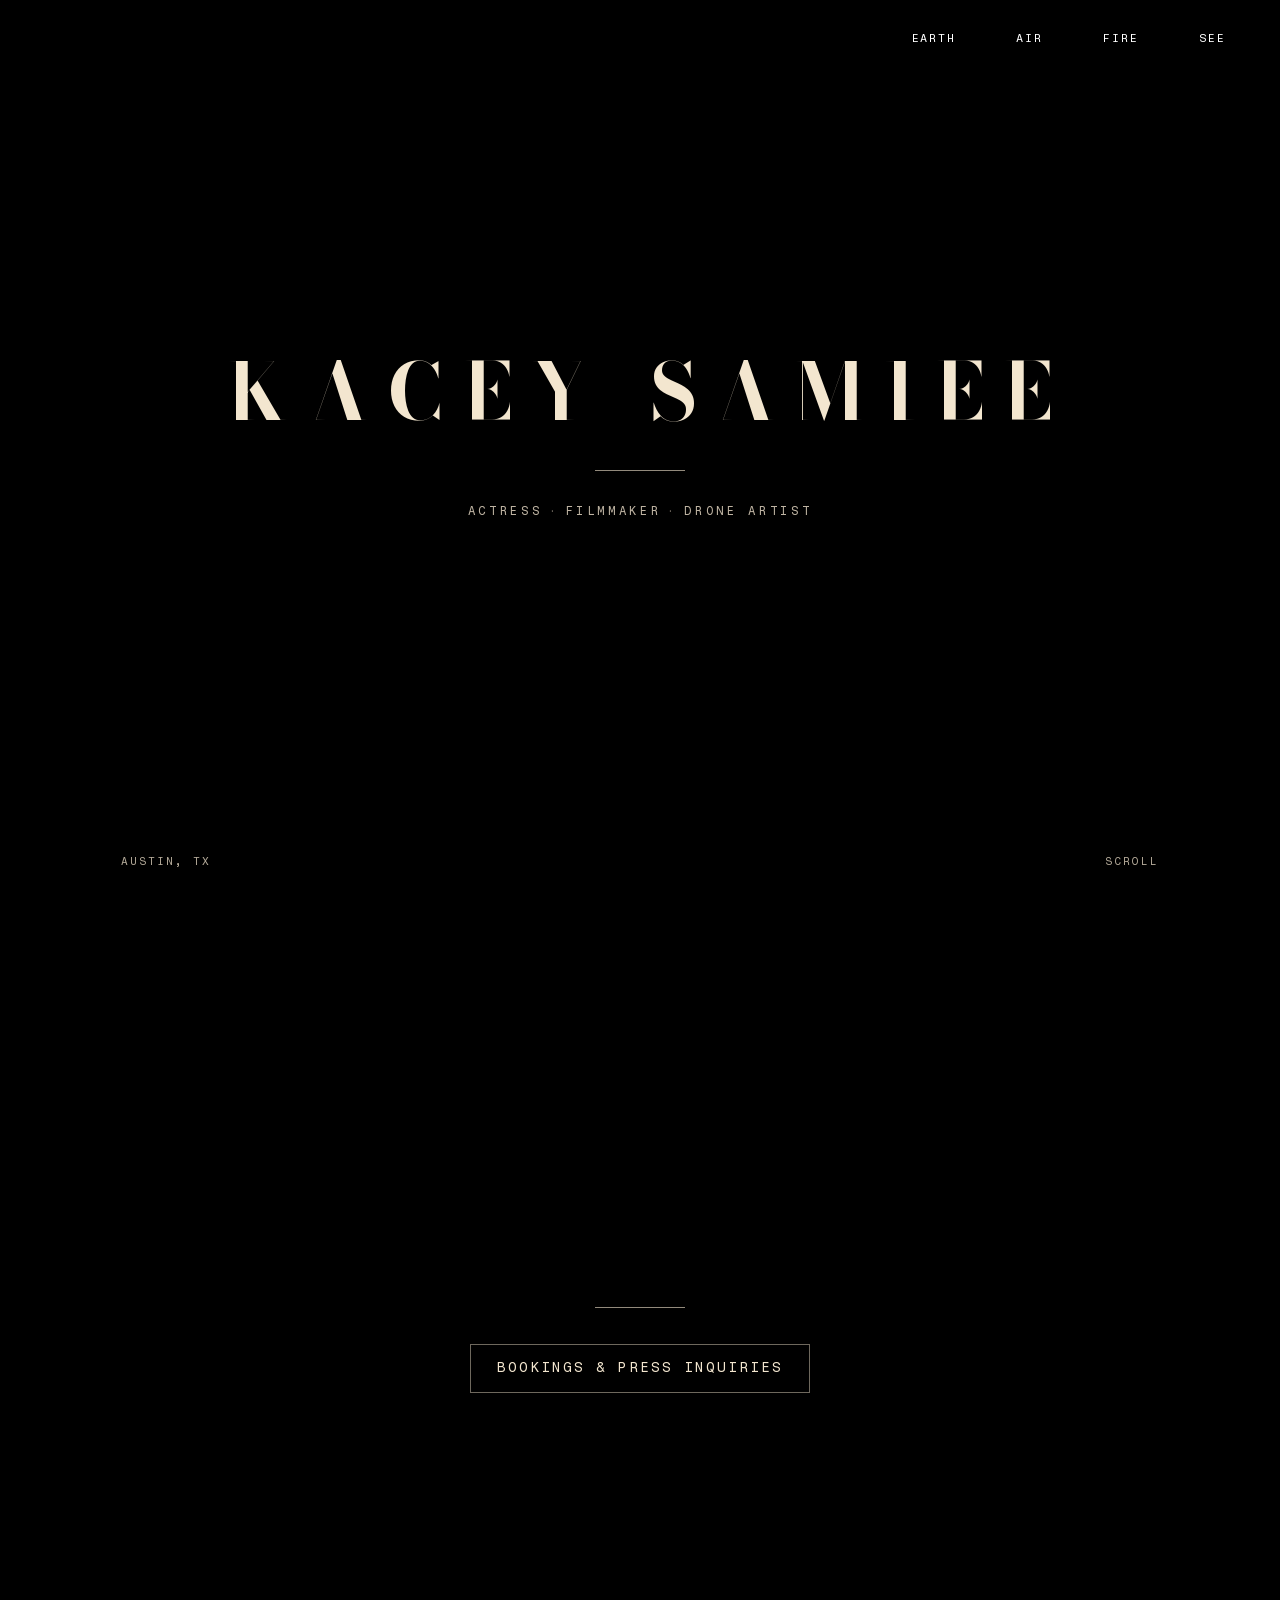
==== commit d2c0037e: "saving our working" ====
--- a/index.html
+++ b/index.html
@@ -3,9 +3,9 @@
 <head>
   <meta charset="utf-8"/>
   <meta name="viewport" content="width=device-width, initial-scale=1.0"/>
-  <meta name="description" content="The official starter website for Kacey Samiee."/>
+  <meta name="description" content="The official website of Kacey Samiee — actress, filmmaker, drone artist, and fire dancer."/>
   <title>Kacey Samiee</title>
-  <link rel="stylesheet" href="site.css?v=title-frame-20260806"/>
+  <link rel="stylesheet" href="site.css?v=nebula-20260818"/>
   <script>document.documentElement.classList.add("js");</script>
 </head>
 <body>
@@ -14,17 +14,21 @@
       <source src="assets/media/home/anita-720.m4v" type="video/mp4"/>
     </video>
   </div>
-  <nav class="corner-nav" aria-label="Primary navigation">
+  <nav class="corner-nav" aria-label="Site navigation">
     <a class="swap-link" href="actor.html">
-      <span class="default-label">Actor</span>
-      <span class="hover-label">Filmmaker</span>
+      <span class="default-label">Earth</span>
+      <span class="hover-label">Actress</span>
     </a>
     <a class="swap-link" href="mother-of-drones.html">
-      <span class="default-label">Drone Artist</span>
-      <span class="hover-label">Mother Of Drones</span>
+      <span class="default-label">Air</span>
+      <span class="hover-label">Drones</span>
+    </a>
+    <a class="swap-link" href="fire.html">
+      <span class="default-label">Fire</span>
+      <span class="hover-label">Dancer</span>
     </a>
     <a class="swap-link" href="about.html">
-      <span class="default-label">About</span>
+      <span class="default-label">See</span>
       <span class="hover-label">Artist</span>
     </a>
   </nav>
@@ -33,7 +37,7 @@
       <div class="hero-copy">
         <h1 class="marquee-title"><span>Kacey</span> <span>Samiee</span></h1>
         <div class="title-rule" aria-hidden="true"></div>
-        <p class="credit-line">Actor<span class="dot">&middot;</span>Filmmaker<span class="dot">&middot;</span>Drone Artist</p>
+        <p class="credit-line">Actress<span class="dot">&middot;</span>Filmmaker<span class="dot">&middot;</span>Drone Artist</p>
       </div>
       <p class="corner-meta corner-meta--left">Austin, TX</p>
       <a class="corner-meta corner-meta--right" href="#end-credits">Scroll</a>
--- a/site.css
+++ b/site.css
@@ -189,7 +189,7 @@
   padding: clamp(88px, 12vh, 140px) 0 clamp(72px, 9vw, 110px);
   scroll-margin-top: 0;
   background:
-    linear-gradient(90deg, #bb0030 0, #b9002f 40%, #970024 70%, #680017 100%);
+    linear-gradient(90deg, #5b7ea9 0, #587ba6 40%, #3f5f8b 70%, #1d3d5f 100%);
 }
 
 .mother-bio-section::before {
@@ -198,8 +198,8 @@
   z-index: -1;
   content: "";
   background:
-    radial-gradient(circle at 25% 42%, rgba(191, 0, 45, 0.46), transparent 46%),
-    linear-gradient(90deg, #bd0030 0, #b7002d 42%, #970024 70%, #680017 100%);
+    radial-gradient(circle at 25% 42%, rgba(116, 149, 190, 0.46), transparent 46%),
+    linear-gradient(90deg, #5e81ab 0, #5a7da8 42%, #3f5f8b 70%, #1d3d5f 100%);
 }
 
 .mother-bio-section::after {
@@ -208,8 +208,8 @@
   z-index: -1;
   content: "";
   background:
-    linear-gradient(90deg, transparent 0, transparent 34%, rgba(178, 0, 45, 0.18) 45%, rgba(137, 0, 31, 0.34) 58%, transparent 72%),
-    linear-gradient(180deg, rgba(0, 0, 0, 0.12), transparent 20%, transparent 88%, rgba(107, 0, 24, 0.18));
+    linear-gradient(90deg, transparent 0, transparent 34%, rgba(90, 125, 168, 0.18) 45%, rgba(64, 94, 135, 0.34) 58%, transparent 72%),
+    linear-gradient(180deg, rgba(0, 0, 0, 0.12), transparent 20%, transparent 88%, rgba(47, 81, 120, 0.18));
 }
 
 .mother-bio-photo {
@@ -272,10 +272,10 @@
 
 .mother-design-section::before {
   background:
-    linear-gradient(180deg, rgba(0, 0, 0, 0.78), rgba(12, 0, 4, 0.94) 24%, rgba(0, 0, 0, 0.9) 100%),
-    radial-gradient(circle at 18% 20%, rgba(198, 0, 52, 0.24), transparent 38%),
+    linear-gradient(180deg, rgba(0, 0, 0, 0.78), rgba(2, 6, 12, 0.94) 24%, rgba(0, 0, 0, 0.9) 100%),
+    radial-gradient(circle at 18% 20%, rgba(116, 149, 190, 0.24), transparent 38%),
     radial-gradient(circle at 76% 42%, rgba(199, 160, 77, 0.15), transparent 34%),
-    #050001;
+    #010305;
 }
 
 .mother-design-grid .work-card img {
@@ -284,77 +284,110 @@
 
 .mother-video-tile {
   background:
-    linear-gradient(135deg, rgba(198, 0, 52, 0.42), rgba(0, 0, 0, 0.62)),
-    url("assets/mother-bio-portrait.png") center 58% / cover;
-}
-
-.hekate-hero-section {
+    linear-gradient(135deg, rgba(91, 126, 169, 0.42), rgba(0, 0, 0, 0.62)),
+    url("assets/oh-my.png") center 58% / cover;
+}
+
+/* Nebula lives on the drones page: same media-section frame as the about page
+   once used, repainted in Airspace so the One World Rule holds, and mirrored --
+   the film frame sits left, the heading right. The columns repeat the design
+   section's 1.2fr/0.8fr split (flipped) so the video runs exactly as wide as
+   the work grid above it. Selectors carry .mother-page so they outrank the
+   .about-media-section base rules that come later. */
+.mother-page .mother-nebula-section {
+  width: auto;
+  margin-left: 0;
+  grid-template-columns: minmax(320px, 1.2fr) minmax(260px, 0.8fr);
+  gap: clamp(34px, 6vw, 90px);
+  align-items: center;
+  align-content: center;
+  padding-right: 0;
+  padding-left: 0;
+}
+
+.mother-page .mother-nebula-section::before {
+  inset: 0 calc(50% - 50vw);
+  background:
+    radial-gradient(circle at 20% 58%, rgba(116, 149, 190, 0.28), transparent 44%),
+    radial-gradient(circle at 82% 34%, rgba(199, 160, 77, 0.14), transparent 32%),
+    #010305;
+}
+
+.mother-nebula-section .about-media-heading {
+  position: static;
+  grid-row: 1;
+  grid-column: 2;
+  text-align: right;
+}
+
+/* One word in a 420px column: the about page's 9vw marquee overflows here,
+   so the heading steps down to fit the frame with air to spare. */
+.mother-nebula-section .about-media-heading h2 {
+  font-size: clamp(3.4rem, 7vw, 7rem);
+}
+
+.mother-nebula-section .about-media-grid {
+  grid-row: 1;
+  grid-column: 1;
+  grid-template-columns: 1fr;
+  grid-auto-rows: auto;
+}
+
+.mother-nebula-section .about-media-card,
+.mother-nebula-section .about-media-card:nth-child(1) {
+  grid-row: auto;
+  width: 100%;
+  aspect-ratio: 16 / 9;
+}
+
+/* ---------------------------------------------------------------------------
+   The fire page. Hekate's Torch in its own world: one page, one tint --
+   Torchlight, the flame orange lifted from assets/hekates-torch.png -- over
+   page black. The hero sets the title frame straight onto the shipped torch
+   frame; the Airspace blue stays behind on the drones page. The gallery
+   override is scoped to .fire-page so it outranks .actor-gallery-section's
+   later base rule.
+--------------------------------------------------------------------------- */
+
+.fire-page {
+  min-height: 100vh;
+  overflow-x: hidden;
+  background:
+    radial-gradient(circle at 50% 12%, rgba(122, 52, 14, 0.22), transparent 42%),
+    #000000;
+}
+
+.fire-page .subpage-copy {
+  max-width: min(900px, 100%);
+}
+
+.fire-hero {
   position: relative;
   z-index: 1;
-  min-height: 100vh;
-  display: grid;
-  align-items: start;
-  justify-items: start;
-  padding: clamp(132px, 22vh, 220px) 0 clamp(36px, 6vw, 72px);
-  scroll-margin-top: 0;
-}
-
-.hekate-hero-section::before {
+}
+
+.fire-hero::before {
   position: absolute;
   inset: 0 calc(50% - 50vw);
   z-index: -1;
   content: "";
   background:
-    linear-gradient(90deg, rgba(0, 0, 0, 0.78) 0, rgba(0, 0, 0, 0.44) 38%, rgba(0, 0, 0, 0.1) 66%, rgba(0, 0, 0, 0.66) 100%),
-    linear-gradient(180deg, rgba(0, 0, 0, 0.26) 0, rgba(0, 0, 0, 0.08) 46%, rgba(0, 0, 0, 0.84) 100%),
+    linear-gradient(180deg, rgba(0, 0, 0, 0.58) 0, rgba(0, 0, 0, 0.16) 40%, rgba(0, 0, 0, 0.2) 62%, rgba(0, 0, 0, 0.88) 100%),
+    radial-gradient(circle at 50% 46%, rgba(0, 0, 0, 0) 0, rgba(0, 0, 0, 0.42) 82%),
     url("assets/hekates-torch.png") center center / cover,
-    #030001;
-}
-
-.hekate-hero-copy {
-  width: min(760px, 100%);
-  margin-left: clamp(52px, 7vw, 96px);
-  text-align: left;
-  text-shadow: 0 5px 32px rgba(0, 0, 0, 0.88);
-}
-
-.hekate-hero-copy h2 {
-  display: grid;
-  gap: clamp(0.03em, 0.5vw, 0.16em);
-  margin: 0;
-  color: #f3e6cf;
-  font-family: var(--font-display);
-  font-size: clamp(4rem, 9vw, 8.4rem);
-  font-weight: 700;
-  line-height: 0.84;
-  white-space: normal;
-}
-
-.hekate-hero-copy h2 span {
-  white-space: nowrap;
-}
-
-.hekate-hero-copy .gold-text {
-  color: #c7a04d;
-  transform: translateX(clamp(22px, 4vw, 72px));
-}
-
-.hekate-gallery-section::before {
-  background:
-    linear-gradient(180deg, rgba(0, 0, 0, 0.86), rgba(5, 0, 2, 0.94) 24%, rgba(0, 0, 0, 0.9) 100%),
-    radial-gradient(circle at 22% 34%, rgba(198, 0, 52, 0.24), transparent 34%),
+    #030100;
+}
+
+.fire-page .hekate-gallery-section::before {
+  background:
+    linear-gradient(180deg, rgba(0, 0, 0, 0.86), rgba(4, 1, 0, 0.94) 24%, rgba(0, 0, 0, 0.9) 100%),
+    radial-gradient(circle at 22% 34%, rgba(196, 92, 26, 0.24), transparent 34%),
     radial-gradient(circle at 78% 22%, rgba(199, 160, 77, 0.18), transparent 30%),
-    #030001;
+    #030100;
 }
 
 .hekate-grid .work-card img {
   object-position: center center;
-}
-
-.hekate-video-tile {
-  background:
-    linear-gradient(135deg, rgba(199, 160, 77, 0.34), rgba(104, 0, 28, 0.5), rgba(0, 0, 0, 0.76)),
-    url("assets/hekates-torch.png") center center / cover;
 }
 
 main {
@@ -575,24 +608,6 @@
   color: #c7a04d;
 }
 
-/* Mid-page cues stay in flow but speak with the corner cue's voice. */
-.flow-cue {
-  display: inline-block;
-  margin-top: clamp(24px, 4vw, 44px);
-  color: rgba(243, 230, 207, 0.74);
-  font-family: var(--font-mono);
-  font-size: clamp(0.68rem, 0.85vw, 0.8125rem);
-  letter-spacing: 0.18em;
-  text-shadow: 0 2px 16px rgba(0, 0, 0, 0.78);
-  text-transform: uppercase;
-  animation: text-cue-breathe 2.8s ease-in-out infinite;
-}
-
-.flow-cue:hover,
-.flow-cue:focus {
-  color: #c7a04d;
-}
-
 /* Left-set frames: rule and credit line align to the text edge. */
 .title-frame--left .marquee-title {
   padding-left: 0;
@@ -1473,15 +1488,6 @@
   color: #c7a04d;
 }
 
-.about-placeholder-bio {
-  width: min(560px, 100%);
-  margin: clamp(24px, 3vw, 34px) 0 0;
-  color: rgba(243, 230, 207, 0.86);
-  font-size: clamp(1rem, 1.18vw, 1.16rem);
-  font-weight: 450;
-  line-height: 1.62;
-}
-
 .about-media-section {
   position: relative;
   z-index: 1;
@@ -1504,20 +1510,6 @@
   background:
     radial-gradient(circle at 18% 30%, rgba(199, 160, 77, 0.14), transparent 32%),
     radial-gradient(circle at 82% 56%, rgba(58, 55, 47, 0.44), transparent 44%),
-    #050505;
-}
-
-.fire-section::before {
-  background:
-    radial-gradient(circle at 24% 30%, rgba(199, 160, 77, 0.18), transparent 30%),
-    radial-gradient(circle at 78% 56%, rgba(122, 28, 13, 0.46), transparent 44%),
-    #050505;
-}
-
-.flow-section::before {
-  background:
-    radial-gradient(circle at 20% 28%, rgba(199, 160, 77, 0.12), transparent 32%),
-    radial-gradient(circle at 82% 58%, rgba(34, 58, 52, 0.42), transparent 46%),
     #050505;
 }
 
@@ -1829,11 +1821,11 @@
   background: #000;
 }
 
+/* 15 tiles: 5 columns x 3 full rows on desktop, 3 x 5 below 1240px */
 .scroll-gallery-grid {
   display: grid;
-  grid-template-columns: repeat(auto-fill, minmax(118px, 150px));
-  gap: clamp(12px, 1.6vw, 18px);
-  justify-content: start;
+  grid-template-columns: repeat(5, minmax(0, 1fr));
+  gap: clamp(16px, 2vw, 30px);
   align-content: start;
 }
 
@@ -1866,6 +1858,12 @@
 .scroll-gallery-tile-large {
   grid-column: span 1;
   grid-row: span 1;
+}
+
+@media (max-width: 1240px) {
+  .scroll-gallery-grid {
+    grid-template-columns: repeat(3, minmax(0, 1fr));
+  }
 }
 
 .work-grid {
@@ -1985,7 +1983,7 @@
 
 .hekate-video-tile {
   background:
-    linear-gradient(135deg, rgba(199, 160, 77, 0.34), rgba(104, 0, 28, 0.5), rgba(0, 0, 0, 0.76)),
+    linear-gradient(135deg, rgba(199, 160, 77, 0.34), rgba(122, 52, 14, 0.52), rgba(0, 0, 0, 0.76)),
     url("assets/hekates-torch.png") center center / cover;
 }
 
@@ -2156,16 +2154,6 @@
     grid-auto-rows: clamp(150px, 34vw, 230px);
   }
 
-  .hekate-hero-section,
-  .hekate-gallery-section {
-    align-items: start;
-  }
-
-  .hekate-gallery-section .scroll-gallery-heading {
-    position: relative;
-    top: auto;
-  }
-
   .about-bio-stage {
     padding-top: clamp(96px, 13vh, 132px);
   }
@@ -2231,6 +2219,28 @@
   .about-media-grid {
     grid-template-columns: 1fr;
     grid-auto-rows: clamp(170px, 44vw, 260px);
+  }
+
+  /* Nebula's mirrored frame collapses back to one column: heading above
+     the film frame, both released from their desktop grid slots. */
+  .mother-page .mother-nebula-section {
+    grid-template-columns: 1fr;
+    padding-right: 0;
+    padding-left: 0;
+  }
+
+  .mother-nebula-section .about-media-heading,
+  .mother-nebula-section .about-media-grid {
+    grid-row: auto;
+    grid-column: auto;
+  }
+
+  .mother-nebula-section .about-media-heading {
+    text-align: left;
+  }
+
+  .mother-nebula-section .about-media-grid {
+    grid-auto-rows: auto;
   }
 
   .about-scroll-section,
@@ -2410,11 +2420,11 @@
     aspect-ratio: 4 / 5;
   }
 
-  .hekate-hero-section::before {
+  .fire-hero::before {
     background:
-      linear-gradient(180deg, rgba(0, 0, 0, 0.52) 0, rgba(0, 0, 0, 0.26) 42%, rgba(0, 0, 0, 0.88) 100%),
+      linear-gradient(180deg, rgba(0, 0, 0, 0.6) 0, rgba(0, 0, 0, 0.26) 44%, rgba(0, 0, 0, 0.9) 100%),
       url("assets/hekates-torch.png") center center / cover,
-      #030001;
+      #030100;
   }
 
   .video-tile {
@@ -2547,6 +2557,20 @@
   align-items: center;
 }
 
+/* The Observe CTA on the about hero: the handle stays lowercase -- it is a
+   proper name, not a call-sheet label -- so the uppercase transform is lifted
+   here only. Double the global .btn scale (the em padding rides along) with
+   the credit line's 0.22em tracking, since this button took its place. */
+.about-follow-btn {
+  /* The marquee h1 carries ~0.23em of below-baseline slop (leading + descender
+     allowance) before the rule's symmetric margin starts; matching it here
+     keeps the rule optically centered between NEXT and the button. */
+  margin-top: clamp(8px, 0.8vw + 5px, 17px);
+  font-size: clamp(1.5rem, 1.9vw, 1.625rem);
+  letter-spacing: 0.22em;
+  text-transform: none;
+}
+
 /* ---------------------------------------------------------------------------
    End credits. Every page closes the way a film does: cut to black, then one
    line in the dark -- the bookings button, alone in the frame. The ask sits
@@ -2588,8 +2612,14 @@
 
 .mother-page .end-credits::before {
   background:
-    radial-gradient(circle at 50% 8%, rgba(198, 0, 52, 0.2), transparent 52%),
-    linear-gradient(180deg, rgba(5, 0, 1, 0.6) 0, #000000 56%);
+    radial-gradient(circle at 50% 8%, rgba(116, 149, 190, 0.2), transparent 52%),
+    linear-gradient(180deg, rgba(1, 3, 5, 0.6) 0, #000000 56%);
+}
+
+.fire-page .end-credits::before {
+  background:
+    radial-gradient(circle at 50% 8%, rgba(122, 52, 14, 0.32), transparent 52%),
+    linear-gradient(180deg, rgba(4, 1, 0, 0.6) 0, #000000 56%);
 }
 
 .about-page .end-credits::before {
@@ -2646,8 +2676,7 @@
     transition-delay: 0ms;
   }
 
-  a.corner-meta,
-  .flow-cue {
+  a.corner-meta {
     animation: none;
     opacity: 0.85;
   }
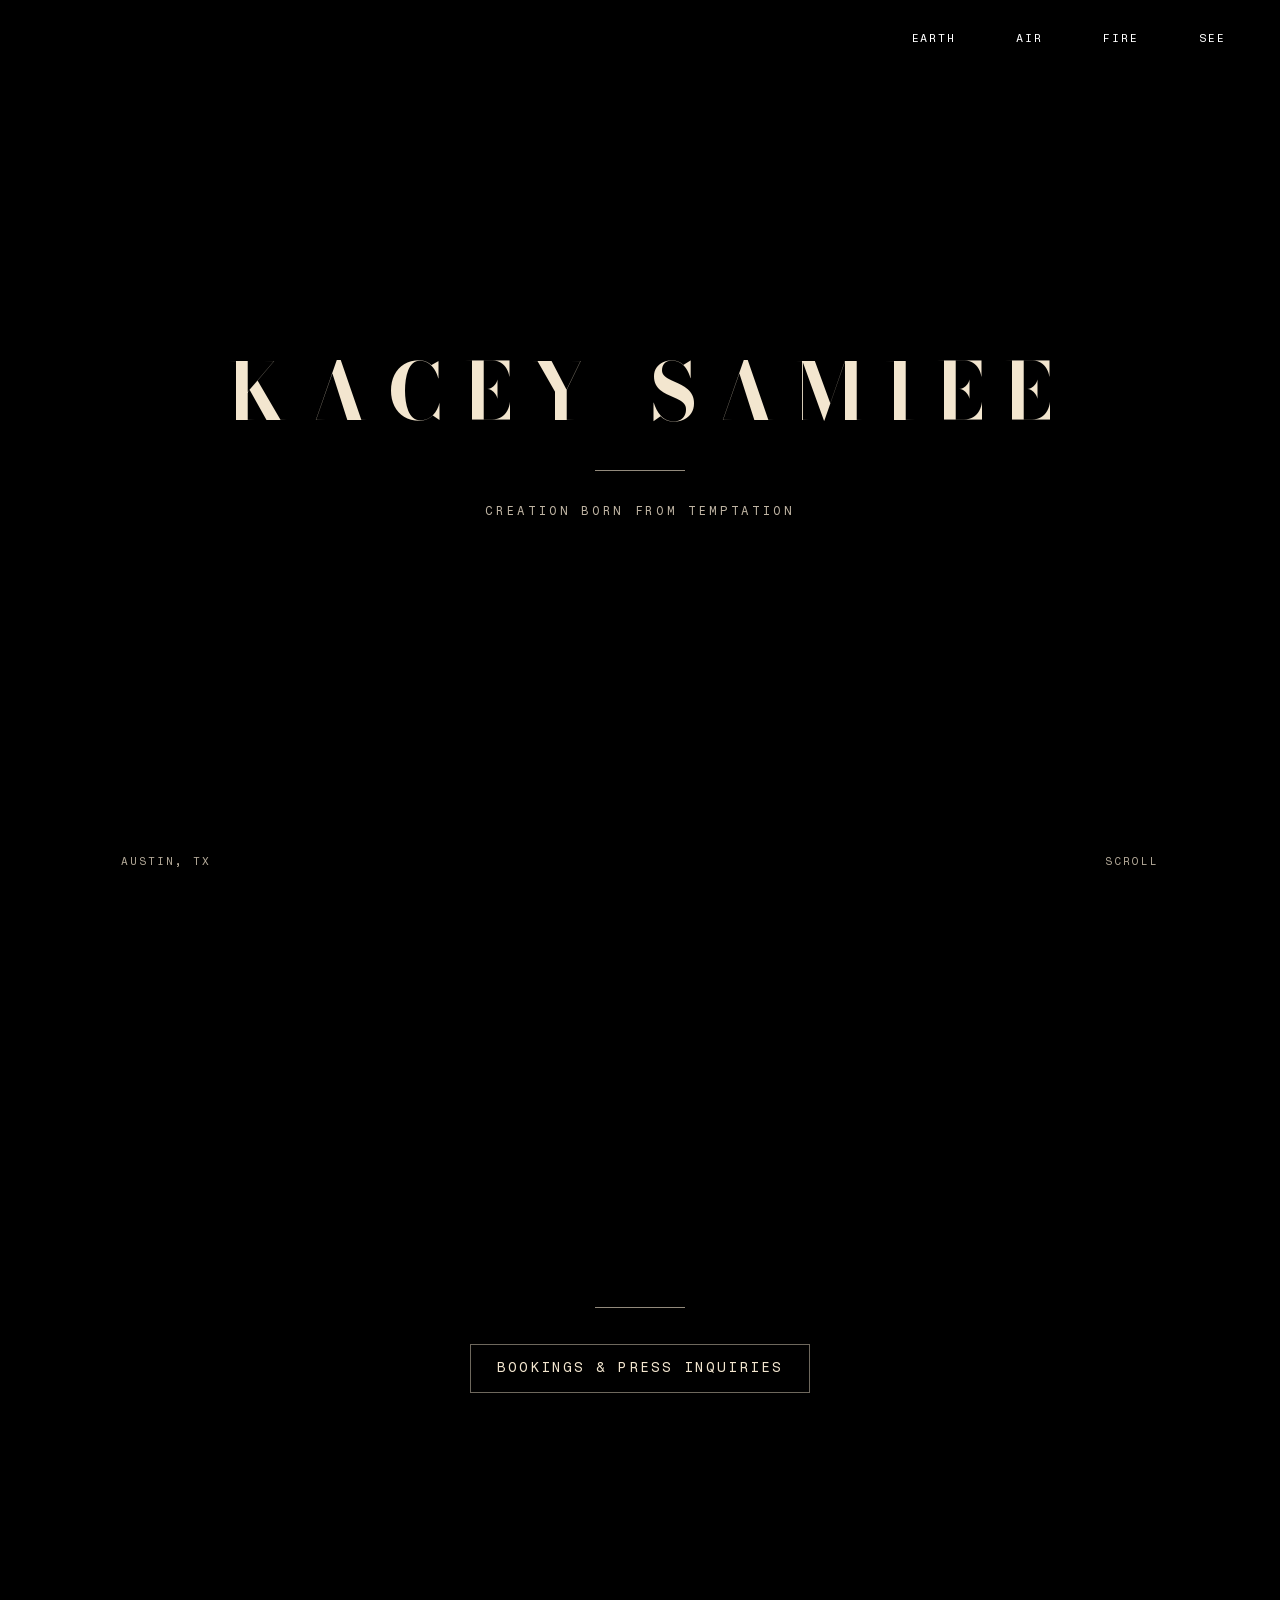
==== commit 1bd19fbe: "sexy as fuck" ====
--- a/index.html
+++ b/index.html
@@ -37,7 +37,7 @@
       <div class="hero-copy">
         <h1 class="marquee-title"><span>Kacey</span> <span>Samiee</span></h1>
         <div class="title-rule" aria-hidden="true"></div>
-        <p class="credit-line">Actress<span class="dot">&middot;</span>Filmmaker<span class="dot">&middot;</span>Drone Artist</p>
+        <p class="credit-line">Creation born from temptation</p>
       </div>
       <p class="corner-meta corner-meta--left">Austin, TX</p>
       <a class="corner-meta corner-meta--right" href="#end-credits">Scroll</a>
--- a/site.css
+++ b/site.css
@@ -1643,6 +1643,13 @@
   transform: translateX(clamp(20px, 4vw, 66px));
 }
 
+/* photo gallery's left column is narrower than the other galleries', so its
+   marquee needs a lower cap to stay inside the frame; :where() keeps
+   specificity level so the small-screen override later still wins */
+:where(#photo-reel-gallery) .scroll-gallery-heading h2 {
+  font-size: clamp(3rem, 6.2vw, 5.4rem);
+}
+
 .gallery-hover-preview {
   width: fit-content;
   max-width: 100%;
@@ -1699,47 +1706,34 @@
   min-height: 100vh;
   display: grid;
   align-items: center;
+  justify-items: center;
   padding-top: clamp(96px, 14vh, 150px);
   padding-bottom: clamp(72px, 10vw, 120px);
   scroll-margin-top: 40px;
-}
-
-.filmmaker-title-copy {
-  width: min(760px, 100%);
-}
-
-.filmmaker-title-copy h2,
+  text-align: center;
+}
+
+.act-break-card {
+  width: min(1080px, 100%);
+}
+
+/* the act break: the credit line at 3x is the section's heading — the one
+   mono heading in the system (the named Call-Sheet Rule exception).
+   Compound selector so the 560px .credit-line override doesn't shrink it. */
+.credit-line.act-break-credit {
+  font-size: clamp(2.16rem, 2.85vw, 2.625rem);
+  font-weight: 400;
+  line-height: 1.5;
+  text-wrap: balance;
+  text-shadow: 0 4px 28px rgba(0, 0, 0, 0.82);
+}
+
 .filmmaker-project-heading h2 {
   margin: 0;
   font-family: var(--font-display);
   color: #f3e6cf;
   font-weight: 700;
   text-shadow: 0 4px 28px rgba(0, 0, 0, 0.82);
-}
-
-.filmmaker-title-copy h2 {
-  display: grid;
-  gap: 0.02em;
-  font-size: clamp(4.4rem, 10vw, 10rem);
-  line-height: 0.82;
-}
-
-.filmmaker-title-copy h2 span {
-  white-space: nowrap;
-}
-
-.filmmaker-title-copy h2 > span:last-child {
-  transform: translateX(clamp(34px, 7vw, 118px));
-}
-
-.filmmaker-title-copy p {
-  margin: clamp(28px, 4vw, 46px) 0 0 clamp(6px, 1vw, 16px);
-  color: rgba(243, 230, 207, 0.72);
-  font-size: clamp(0.84rem, 1.1vw, 1rem);
-  font-weight: 700;
-  letter-spacing: 0.18em;
-  text-transform: uppercase;
-  animation: text-cue-breathe 2.8s ease-in-out infinite;
 }
 
 .filmmaker-project-section {
@@ -2125,6 +2119,15 @@
     padding-left: 0;
   }
 
+  /* below one-line width the act break stacks its roles like rolling credits */
+  .credit-line.act-break-credit .dot {
+    display: none;
+  }
+
+  .credit-line.act-break-credit .act-break-role {
+    display: block;
+  }
+
   .filmmaker-project-section {
     width: 100vw;
     margin-left: calc(50% - 50vw);
@@ -2330,6 +2333,12 @@
 
   .credit-line {
     font-size: 0.66rem;
+    letter-spacing: 0.16em;
+  }
+
+  /* the act break keeps its 3x ratio against the shrunken credit line */
+  .credit-line.act-break-credit {
+    font-size: 1.98rem;
     letter-spacing: 0.16em;
   }
 }
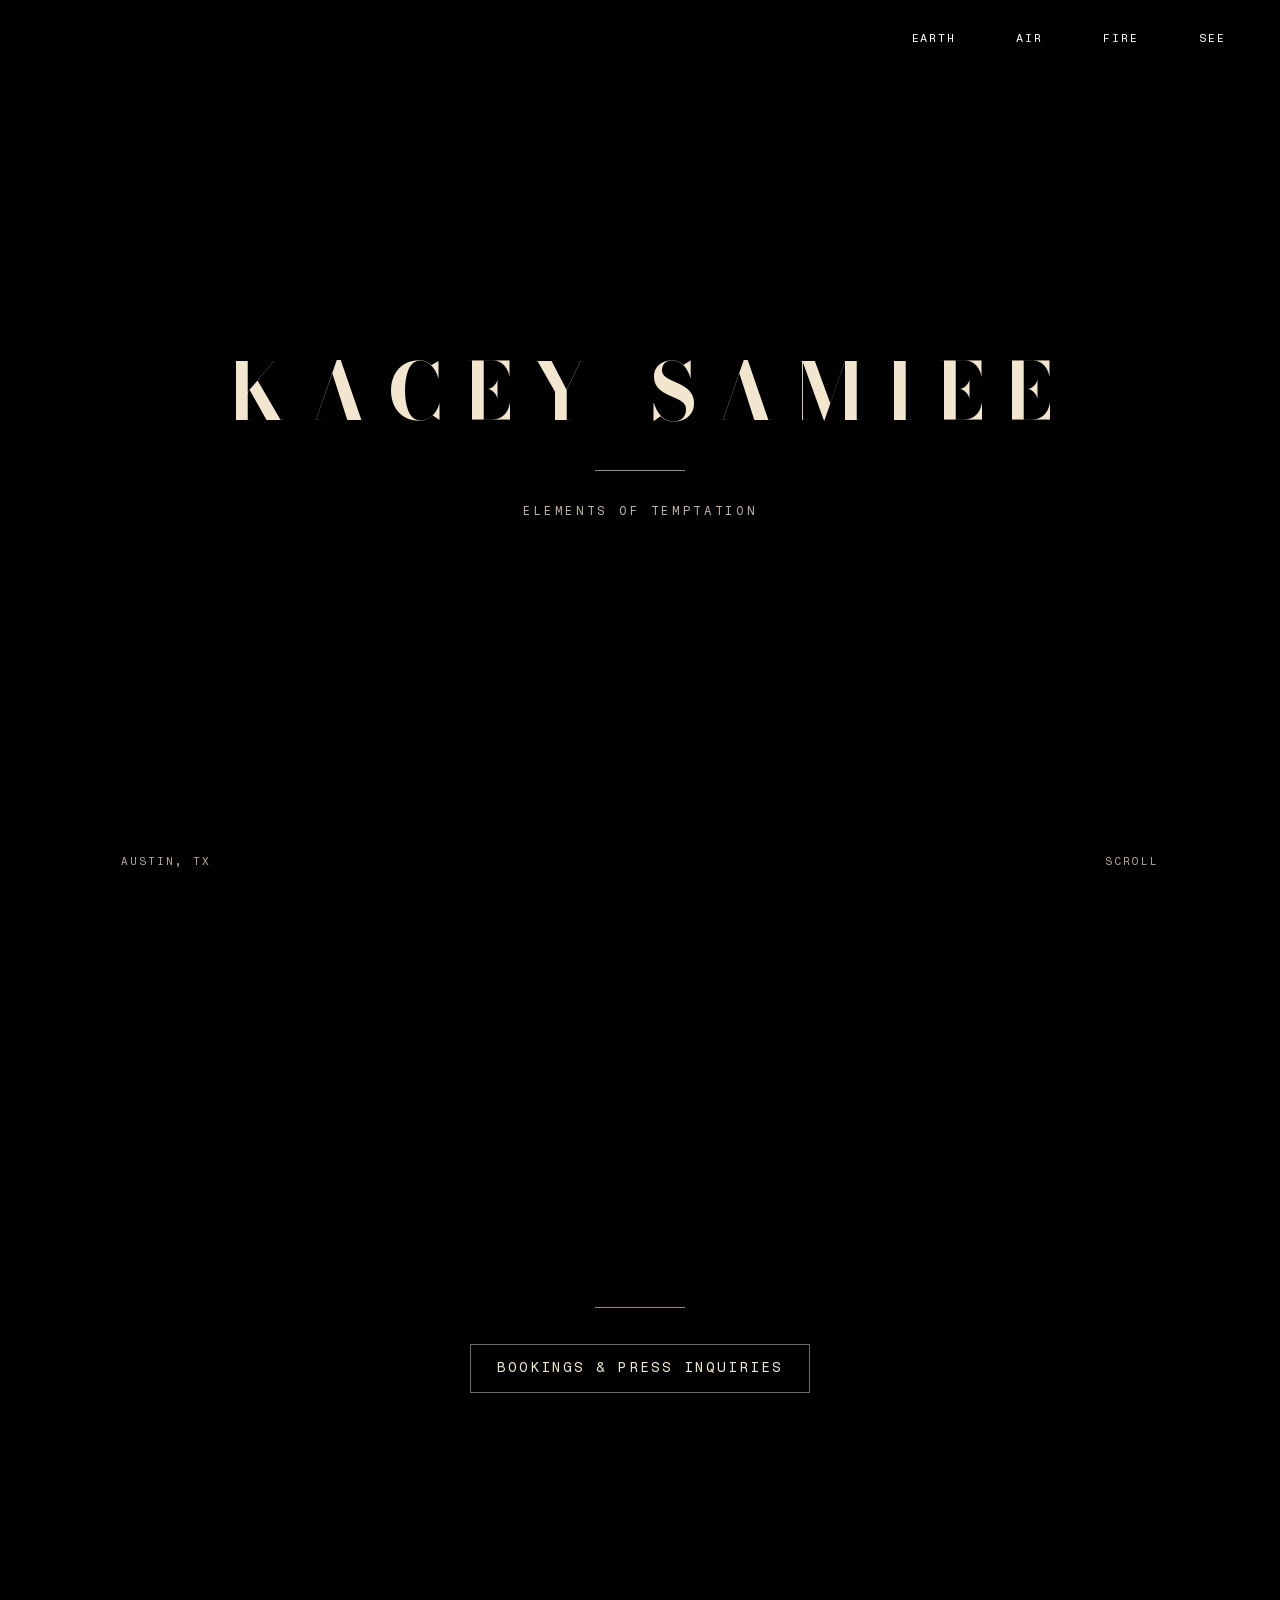
==== commit 65dc6b09: "💋" ====
--- a/index.html
+++ b/index.html
@@ -37,7 +37,7 @@
       <div class="hero-copy">
         <h1 class="marquee-title"><span>Kacey</span> <span>Samiee</span></h1>
         <div class="title-rule" aria-hidden="true"></div>
-        <p class="credit-line">Creation born from temptation</p>
+        <p class="credit-line">Elements of temptation</p>
       </div>
       <p class="corner-meta corner-meta--left">Austin, TX</p>
       <a class="corner-meta corner-meta--right" href="#end-credits">Scroll</a>
